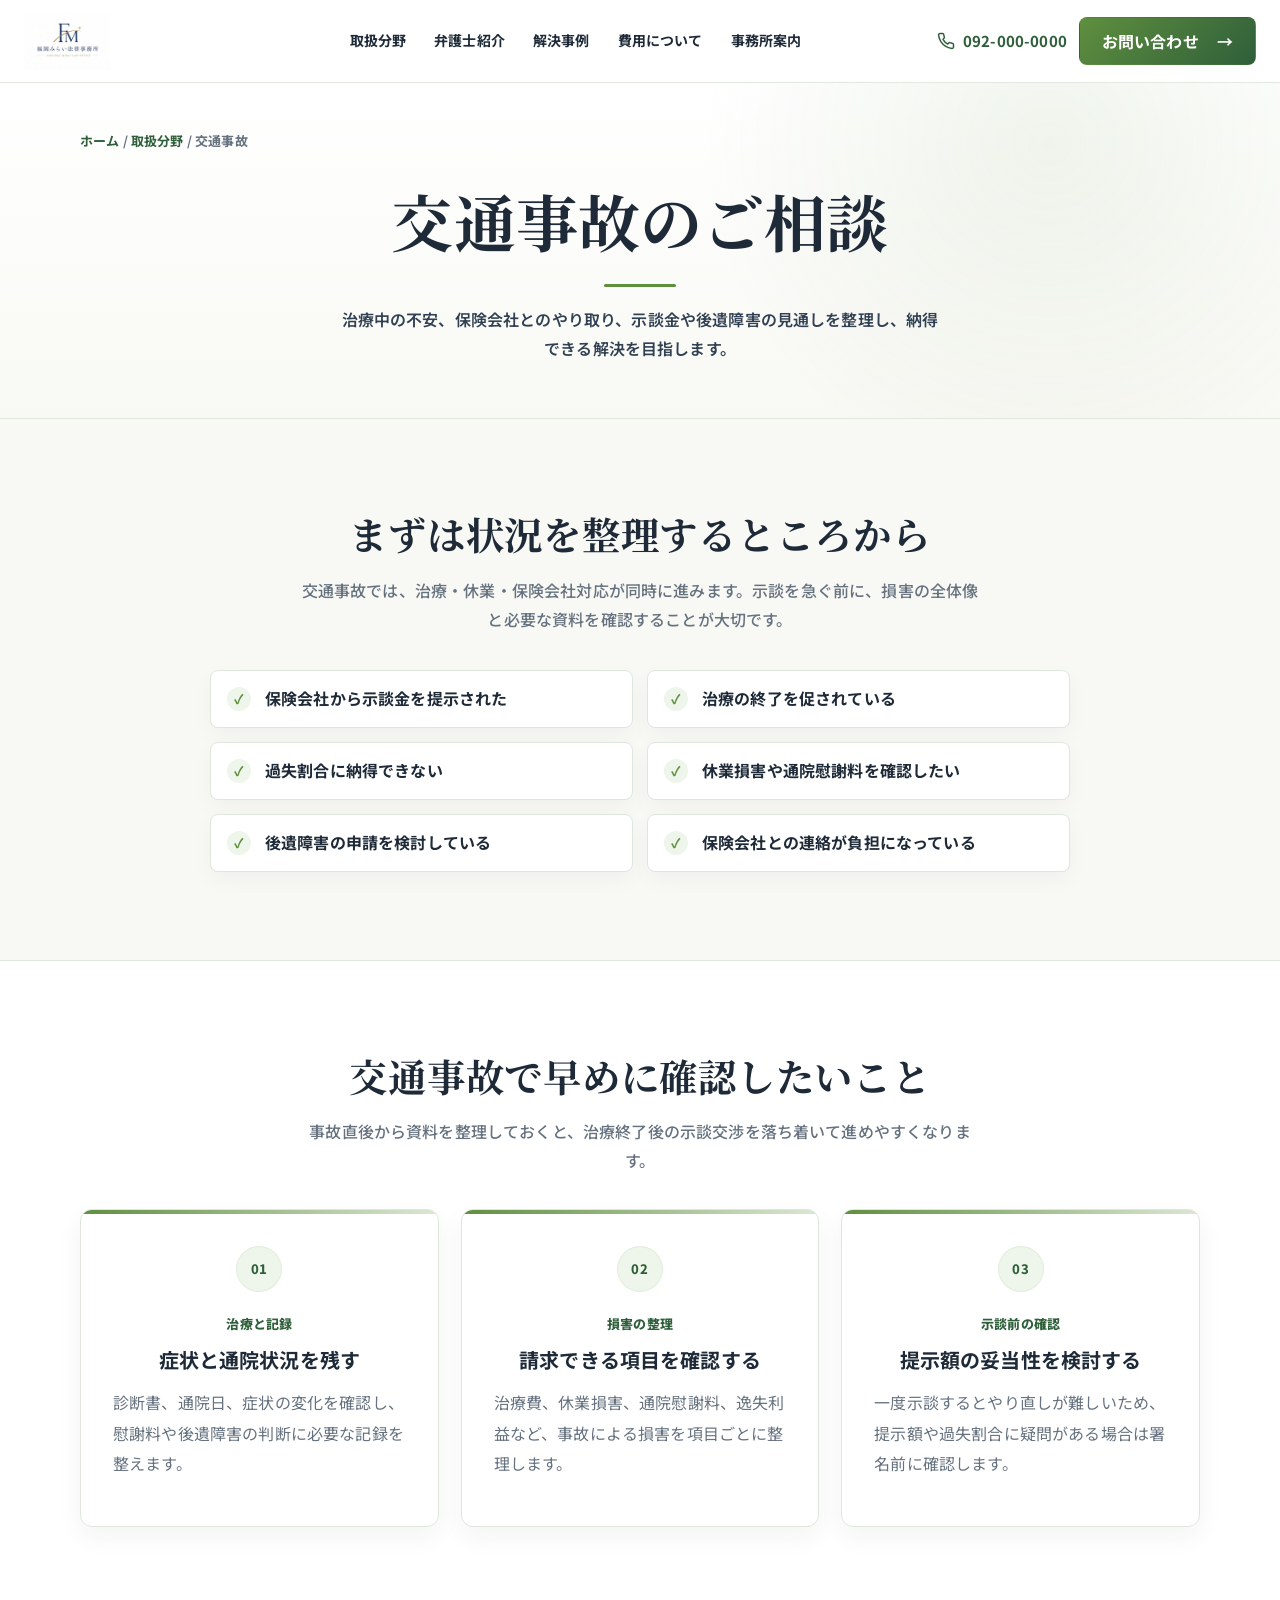
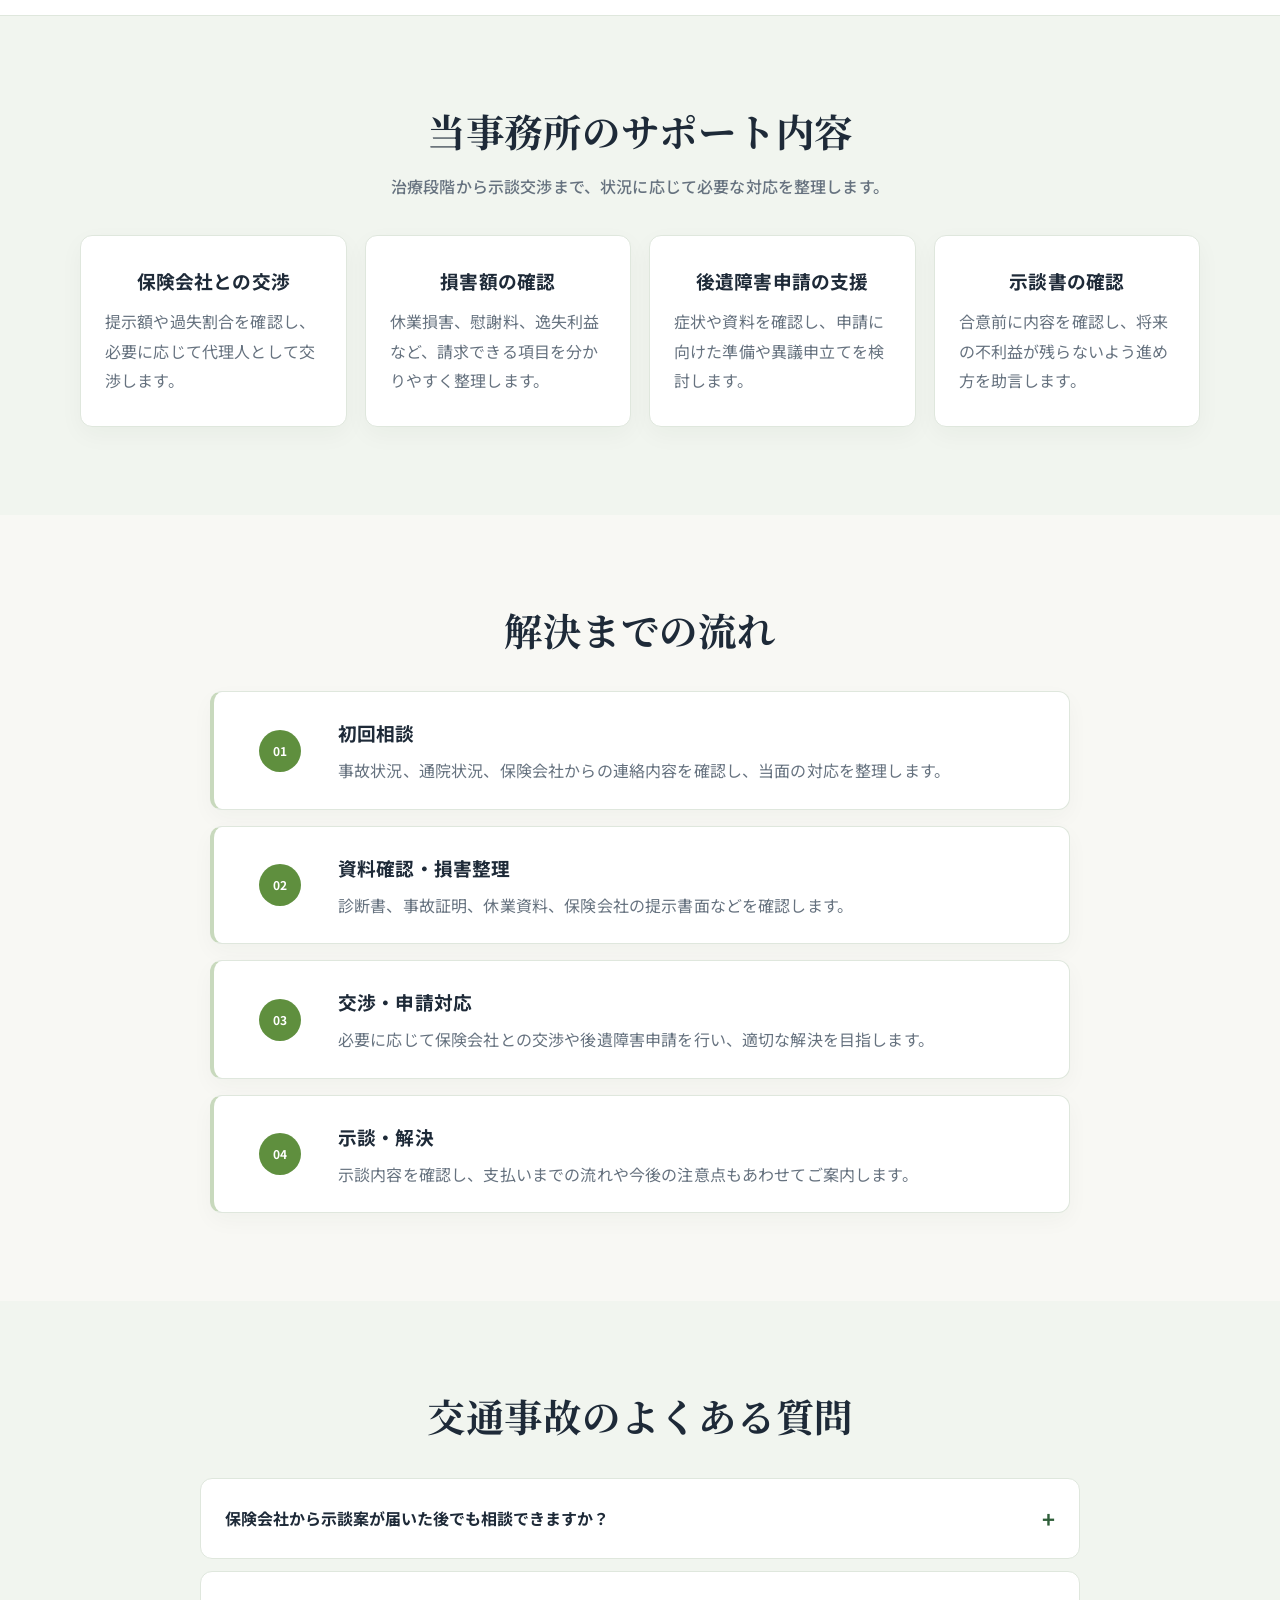
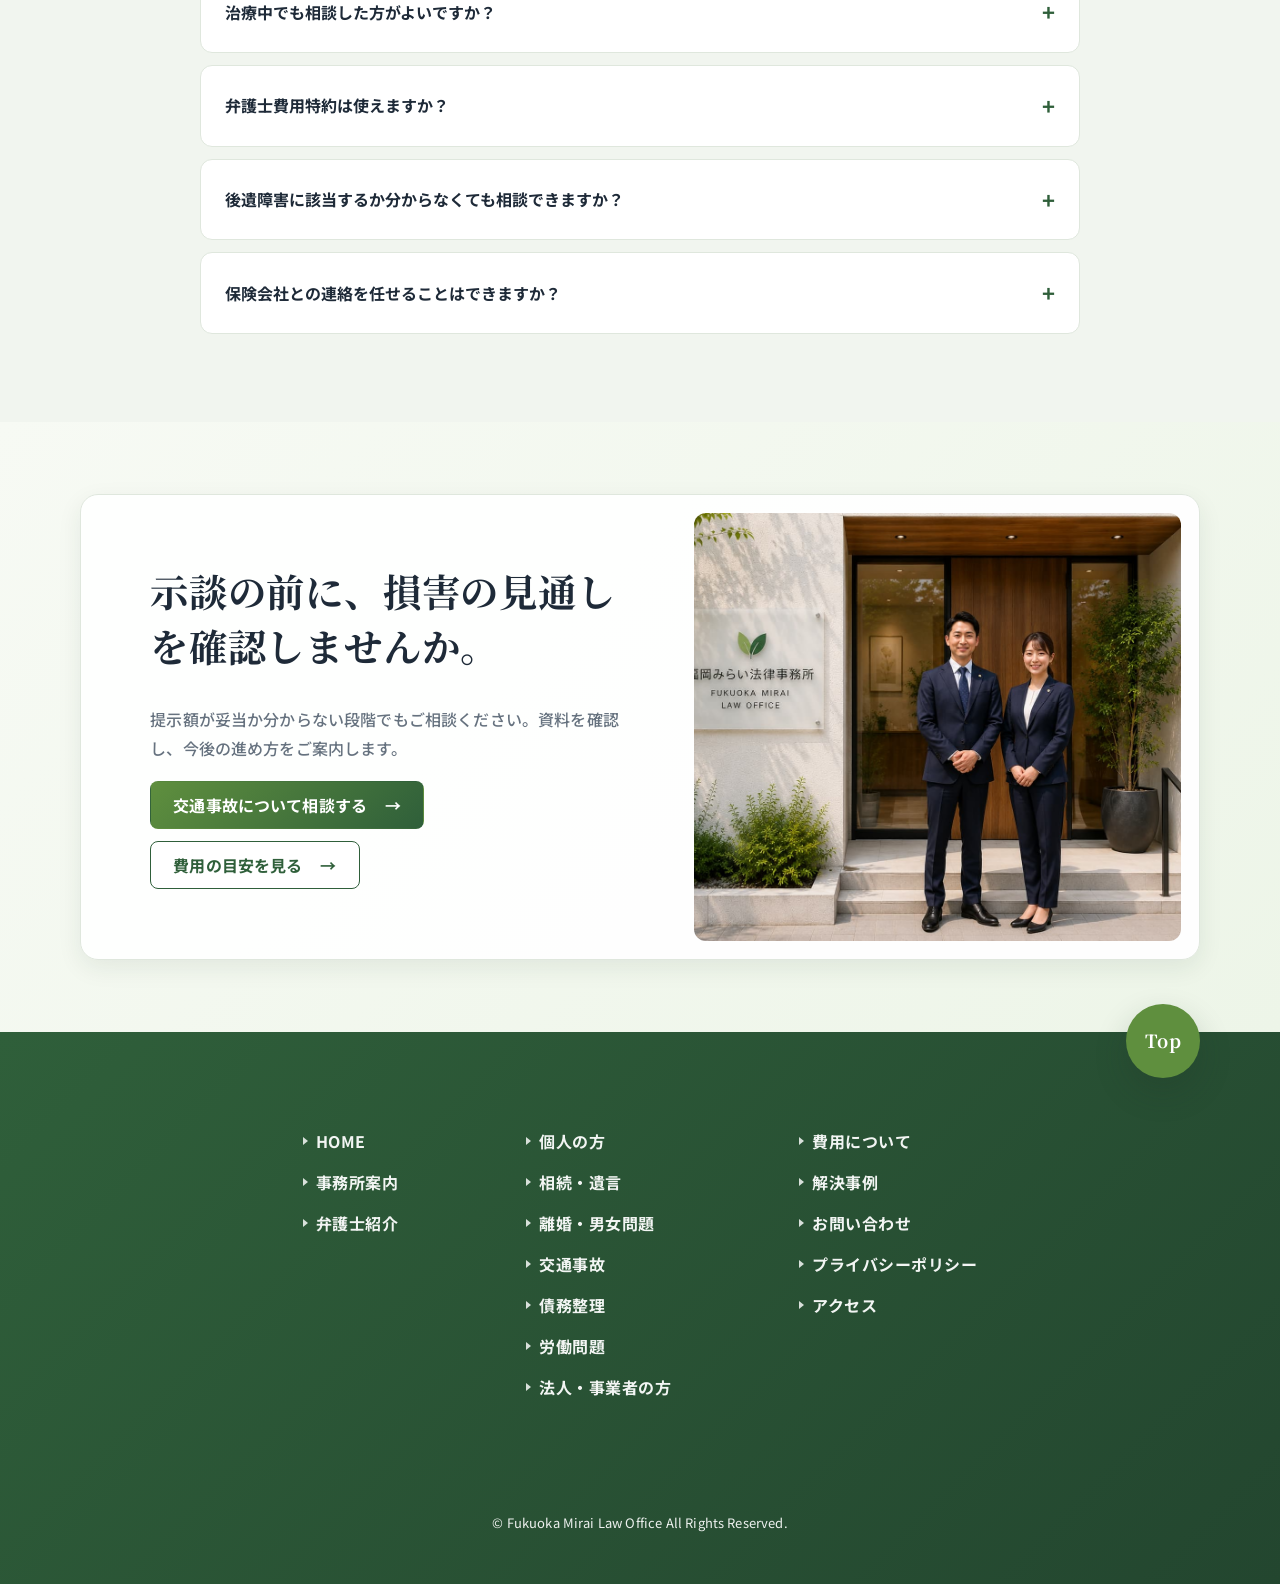
==== accident.html @ 53ae1775 "Add files via upload" ====
<!DOCTYPE html>
<html lang="ja">
<head>
  <meta charset="UTF-8">
  <meta name="viewport" content="width=device-width, initial-scale=1.0">
  <meta name="description" content="交通事故のご相談。保険会社との交渉、治療中の対応、示談金、後遺障害認定などを福岡みらい法律事務所がサポートします。">
  <title>交通事故のご相談｜福岡みらい法律事務所</title>
  <link rel="stylesheet" href="style.css">
</head>
<body>
  <a class="skip-link" href="#main">本文へ移動</a>
  <header class="site-header">
    <div class="site-header__inner">
      <a class="site-header__logo" href="index.html"><img src="img/logo.jpg" alt="福岡みらい法律事務所" width="220" height="146"></a>
      <nav class="site-header__nav" aria-label="グローバルナビゲーション"><a href="practice.html">取扱分野</a><a href="lawyers.html">弁護士紹介</a><a href="cases.html">解決事例</a><a href="fee.html">費用について</a><a href="office.html">事務所案内</a></nav>
      <div class="site-header__actions"><a class="site-header__tel" href="tel:0920000000"><span>092-000-0000</span></a><a class="button button--green" href="contact.html">お問い合わせ</a></div>
      <button class="menu-button" type="button" aria-label="メニューを開く" aria-expanded="false" aria-controls="mobileNav"><span></span><span></span><span></span></button>
    </div>
    <nav class="mobile-nav" id="mobileNav" aria-label="スマートフォンナビゲーション"><a href="index.html">ホーム</a><a href="practice.html">取扱分野</a><a href="lawyers.html">弁護士紹介</a><a href="cases.html">解決事例</a><a href="fee.html">費用について</a><a href="office.html">事務所案内</a><a href="contact.html">お問い合わせ</a></nav>
  </header>

  <main id="main">
    <section class="page-hero page-hero--practice-detail page-hero--simple">
      <div class="container page-hero__inner page-hero__inner--breadcrumb-left">
        <p class="breadcrumb"><a href="index.html">ホーム</a> / <a href="practice.html">取扱分野</a> / 交通事故</p>
        <div class="page-hero__body">
          <h1>交通事故のご相談</h1>
          <p>治療中の不安、保険会社とのやり取り、示談金や後遺障害の見通しを整理し、納得できる解決を目指します。</p>
        </div>
      </div>
    </section>

    <section class="section">
      <div class="container narrow practice-detail-intro practice-detail-intro--single">
        <div class="section-heading section-heading--center">
          <h2>まずは状況を整理するところから</h2>
          <p>交通事故では、治療・休業・保険会社対応が同時に進みます。示談を急ぐ前に、損害の全体像と必要な資料を確認することが大切です。</p>
        </div>
        <ul class="check-list check-list--grid">
          <li>保険会社から示談金を提示された</li>
          <li>治療の終了を促されている</li>
          <li>過失割合に納得できない</li>
          <li>休業損害や通院慰謝料を確認したい</li>
          <li>後遺障害の申請を検討している</li>
          <li>保険会社との連絡が負担になっている</li>
        </ul>
      </div>
    </section>

    <section class="section section--line">
      <div class="container">
        <div class="section-heading section-heading--center">
          <h2>交通事故で早めに確認したいこと</h2>
          <p>事故直後から資料を整理しておくと、治療終了後の示談交渉を落ち着いて進めやすくなります。</p>
        </div>
        <div class="detail-note-grid">
          <article><span>01</span><p class="detail-note-grid__label">治療と記録</p><h3>症状と通院状況を残す</h3><p>診断書、通院日、症状の変化を確認し、慰謝料や後遺障害の判断に必要な記録を整えます。</p></article>
          <article><span>02</span><p class="detail-note-grid__label">損害の整理</p><h3>請求できる項目を確認する</h3><p>治療費、休業損害、通院慰謝料、逸失利益など、事故による損害を項目ごとに整理します。</p></article>
          <article><span>03</span><p class="detail-note-grid__label">示談前の確認</p><h3>提示額の妥当性を検討する</h3><p>一度示談するとやり直しが難しいため、提示額や過失割合に疑問がある場合は署名前に確認します。</p></article>
        </div>
      </div>
    </section>

    <section class="section section--soft">
      <div class="container">
        <div class="section-heading section-heading--center">
          <h2>当事務所のサポート内容</h2>
          <p>治療段階から示談交渉まで、状況に応じて必要な対応を整理します。</p>
        </div>
        <div class="support-grid">
          <article><h3>保険会社との交渉</h3><p>提示額や過失割合を確認し、必要に応じて代理人として交渉します。</p></article>
          <article><h3>損害額の確認</h3><p>休業損害、慰謝料、逸失利益など、請求できる項目を分かりやすく整理します。</p></article>
          <article><h3>後遺障害申請の支援</h3><p>症状や資料を確認し、申請に向けた準備や異議申立てを検討します。</p></article>
          <article><h3>示談書の確認</h3><p>合意前に内容を確認し、将来の不利益が残らないよう進め方を助言します。</p></article>
        </div>
      </div>
    </section>

    <section class="section">
      <div class="container">
        <div class="section-heading section-heading--center"><h2>解決までの流れ</h2></div>
        <ol class="vertical-flow">
          <li><span>01</span><div><h3>初回相談</h3><p>事故状況、通院状況、保険会社からの連絡内容を確認し、当面の対応を整理します。</p></div></li>
          <li><span>02</span><div><h3>資料確認・損害整理</h3><p>診断書、事故証明、休業資料、保険会社の提示書面などを確認します。</p></div></li>
          <li><span>03</span><div><h3>交渉・申請対応</h3><p>必要に応じて保険会社との交渉や後遺障害申請を行い、適切な解決を目指します。</p></div></li>
          <li><span>04</span><div><h3>示談・解決</h3><p>示談内容を確認し、支払いまでの流れや今後の注意点もあわせてご案内します。</p></div></li>
        </ol>
      </div>
    </section>

    <section class="section section--soft">
      <div class="container narrow">
        <div class="section-heading section-heading--center"><h2>交通事故のよくある質問</h2></div>
        <div class="faq-list">
          <div class="faq-item"><button type="button">保険会社から示談案が届いた後でも相談できますか？</button><div><p>はい。署名押印前であれば、提示額や過失割合の妥当性を確認できます。</p></div></div>
          <div class="faq-item"><button type="button">治療中でも相談した方がよいですか？</button><div><p>可能です。治療中の対応や資料の残し方を早めに確認しておくと、後の交渉に役立ちます。</p></div></div>
          <div class="faq-item"><button type="button">弁護士費用特約は使えますか？</button><div><p>ご加入の保険に特約がある場合、費用負担を抑えて相談・依頼できることがあります。保険証券をご確認ください。</p></div></div>
          <div class="faq-item"><button type="button">後遺障害に該当するか分からなくても相談できますか？</button><div><p>はい。症状、治療経過、検査資料を確認し、申請の見通しや準備すべき資料を整理します。</p></div></div>
          <div class="faq-item"><button type="button">保険会社との連絡を任せることはできますか？</button><div><p>ご依頼後は、代理人として保険会社との連絡や交渉を行うことができます。</p></div></div>
        </div>
      </div>
    </section>

    <section class="cta-panel cta-panel--detail">
      <div class="container cta-panel__inner">
        <div class="cta-panel__content">
          <h2>示談の前に、損害の見通しを確認しませんか。</h2>
          <p>提示額が妥当か分からない段階でもご相談ください。資料を確認し、今後の進め方をご案内します。</p>
          <div class="cta-panel__buttons"><a class="button button--green" href="contact.html">交通事故について相談する</a><a class="button button--outline" href="fee.html">費用の目安を見る</a></div>
        </div>
        <figure class="cta-panel__media"><img src="img/practice-detail-main.jpg" alt="福岡みらい法律事務所の入口前に立つ弁護士" width="1672" height="941" loading="lazy"></figure>
      </div>
    </section>
  </main>

  <footer class="site-footer">
    <a class="footer-top" href="#main" aria-label="ページ上部へ戻る">Top</a>
    <nav class="container site-footer__links" aria-label="フッターナビゲーション">
      <ul><li><a href="index.html">HOME</a></li><li><a href="office.html">事務所案内</a></li><li><a href="lawyers.html">弁護士紹介</a></li></ul>
      <ul><li><a href="practice.html">個人の方</a></li><li><a href="inheritance.html">相続・遺言</a></li><li><a href="divorce.html">離婚・男女問題</a></li><li><a href="accident.html">交通事故</a></li><li><a href="debt.html">債務整理</a></li><li><a href="labor.html">労働問題</a></li><li><a href="corporate.html">法人・事業者の方</a></li></ul>
      <ul><li><a href="fee.html">費用について</a></li><li><a href="cases.html">解決事例</a></li><li><a href="contact.html">お問い合わせ</a></li><li><a href="privacy.html">プライバシーポリシー</a></li><li><a href="office.html">アクセス</a></li></ul>
    </nav>
    <p class="site-footer__copy">&copy; Fukuoka Mirai Law Office All Rights Reserved.</p>
  </footer>
  <div class="sp-fixed-cta"><a href="tel:0920000000">電話</a><a href="contact.html">フォーム</a><a href="contact.html#line">LINE</a></div>
  <script src="script.js"></script>
</body>
</html>
---- style.css ----
@import url("https://fonts.googleapis.com/css2?family=Noto+Sans+JP:wght@400;500;600;700&family=Noto+Serif+JP:wght@500;600;700&display=swap");

/* =========================================================
  Base / Tokens
========================================================= */
:root {
  --color-bg: #f8f8f4;
  --color-surface: #ffffff;
  --color-text: #1e2a38;
  --color-muted: #66727f;
  --color-green: #5f8f3e;
  --color-green-dark: #2f5f3a;
  --color-green-soft: #eef5ea;
  --color-gold: #b8944d;
  --color-gold-soft: #f4eddf;
  --color-line: #dfe7dd;
  --shadow-sm: 0 8px 24px rgba(31, 49, 37, 0.08);
  --shadow-md: 0 16px 48px rgba(31, 49, 37, 0.12);
  --radius-sm: 8px;
  --radius-md: 12px;
  --radius-lg: 18px;
  --container: 1120px;
  --header-height: 82px;
}

*,
*::before,
*::after {
  box-sizing: border-box;
}

html {
  scroll-behavior: smooth;
}

body {
  margin: 0;
  overflow-x: hidden;
  background: var(--color-bg);
  color: var(--color-text);
  font-family: "Noto Sans JP", system-ui, -apple-system, BlinkMacSystemFont, sans-serif;
  font-size: 16px;
  line-height: 1.8;
  letter-spacing: 0.01em;
}

body.is-menu-open {
  overflow: hidden;
}

img,
svg {
  display: block;
}

img {
  max-width: 100%;
  height: auto;
}

a {
  color: inherit;
  text-decoration: none;
}

button,
input,
select,
textarea {
  font: inherit;
}

button {
  cursor: pointer;
}

:focus-visible {
  outline: 3px solid rgba(95, 143, 62, 0.36);
  outline-offset: 3px;
}

.skip-link {
  position: fixed;
  top: 12px;
  left: 12px;
  z-index: 1000;
  padding: 10px 14px;
  transform: translateY(-150%);
  border-radius: 999px;
  background: var(--color-green-dark);
  color: #fff;
  font-weight: 700;
}

.skip-link:focus {
  transform: translateY(0);
}

.container {
  width: min(calc(100% - 48px), var(--container));
  margin-inline: auto;
}

.narrow {
  max-width: 880px;
}

.sp-only {
  display: none;
}

/* =========================================================
  Buttons / Links
========================================================= */
.button {
  display: inline-flex;
  align-items: center;
  justify-content: center;
  gap: 10px;
  min-height: 48px;
  padding: 12px 22px;
  border: 1px solid transparent;
  border-radius: var(--radius-sm);
  font-weight: 700;
  line-height: 1.4;
  transition: transform 0.25s ease, box-shadow 0.25s ease, background-color 0.25s ease, color 0.25s ease;
}

.button::after,
.text-link::after,
.practice-card span:last-child::after {
  content: "→";
  margin-left: 8px;
  transition: transform 0.25s ease;
}

.button:hover,
.text-link:hover,
.practice-card:hover span:last-child {
  color: inherit;
}

.button:hover {
  transform: translateY(-1px);
  box-shadow: var(--shadow-sm);
}

.button:hover::after,
.text-link:hover::after,
.practice-card:hover span:last-child::after {
  transform: translateX(3px);
}

.button--green {
  background: linear-gradient(135deg, var(--color-green), var(--color-green-dark));
  color: #fff;
}

.button--outline {
  border-color: var(--color-green-dark);
  background: #fff;
  color: var(--color-green-dark);
}

.button--white {
  border-color: rgba(255, 255, 255, 0.5);
  background: #fff;
  color: var(--color-green-dark);
}

.button--line {
  border-color: #cfe4c8;
  background: #fff;
  color: var(--color-green-dark);
}

.text-link {
  display: inline-flex;
  align-items: center;
  margin-top: 22px;
  color: var(--color-green-dark);
  font-weight: 700;
}

/* =========================================================
  Header / Navigation
========================================================= */
.site-header {
  position: sticky;
  top: 0;
  z-index: 100;
  border-bottom: 1px solid rgba(223, 231, 221, 0.9);
  background: rgba(255, 255, 255, 0.94);
  backdrop-filter: blur(14px);
}

.site-header__inner {
  display: flex;
  align-items: center;
  justify-content: space-between;
  gap: 24px;
  width: min(calc(100% - 48px), 1240px);
  min-height: var(--header-height);
  margin-inline: auto;
}

.site-header__logo {
  display: inline-flex;
  align-items: center;
  flex: 0 0 auto;
}

.site-header__logo img {
  width: 190px;
  height: 58px;
  object-fit: contain;
  object-position: left center;
}

.site-header__nav {
  display: flex;
  align-items: center;
  justify-content: center;
  gap: 28px;
  font-size: 14px;
  font-weight: 700;
}

.site-header__nav a {
  position: relative;
  padding: 8px 0;
}

.site-header__nav a::after {
  position: absolute;
  right: 0;
  bottom: 0;
  left: 0;
  height: 2px;
  transform: scaleX(0);
  transform-origin: right;
  background: var(--color-green);
  content: "";
  transition: transform 0.25s ease;
}

.site-header__nav a:hover::after {
  transform: scaleX(1);
  transform-origin: left;
}

.site-header__actions {
  display: flex;
  align-items: center;
  gap: 12px;
}

.site-header__tel {
  display: inline-flex;
  align-items: center;
  gap: 8px;
  color: var(--color-green-dark);
  font-size: 15px;
  font-weight: 700;
  line-height: 1.4;
  white-space: nowrap;
}

.site-header__tel::before {
  display: block;
  flex: 0 0 auto;
  width: 18px;
  height: 18px;
  background: currentColor;
  content: "";
  mask: url("data:image/svg+xml,%3Csvg xmlns='http://www.w3.org/2000/svg' viewBox='0 0 24 24' fill='none' stroke='black' stroke-width='2' stroke-linecap='round' stroke-linejoin='round'%3E%3Cpath d='M22 16.92v3a2 2 0 0 1-2.18 2 19.79 19.79 0 0 1-8.63-3.07 19.5 19.5 0 0 1-6-6A19.79 19.79 0 0 1 2.12 4.18 2 2 0 0 1 4.11 2h3a2 2 0 0 1 2 1.72c.12.9.32 1.77.59 2.61a2 2 0 0 1-.45 2.11L8 9.69a16 16 0 0 0 6.31 6.31l1.25-1.25a2 2 0 0 1 2.11-.45c.84.27 1.71.47 2.61.59A2 2 0 0 1 22 16.92Z'/%3E%3C/svg%3E") center / contain no-repeat;
  -webkit-mask: url("data:image/svg+xml,%3Csvg xmlns='http://www.w3.org/2000/svg' viewBox='0 0 24 24' fill='none' stroke='black' stroke-width='2' stroke-linecap='round' stroke-linejoin='round'%3E%3Cpath d='M22 16.92v3a2 2 0 0 1-2.18 2 19.79 19.79 0 0 1-8.63-3.07 19.5 19.5 0 0 1-6-6A19.79 19.79 0 0 1 2.12 4.18 2 2 0 0 1 4.11 2h3a2 2 0 0 1 2 1.72c.12.9.32 1.77.59 2.61a2 2 0 0 1-.45 2.11L8 9.69a16 16 0 0 0 6.31 6.31l1.25-1.25a2 2 0 0 1 2.11-.45c.84.27 1.71.47 2.61.59A2 2 0 0 1 22 16.92Z'/%3E%3C/svg%3E") center / contain no-repeat;
}

.menu-button {
  display: none;
  width: 48px;
  height: 48px;
  place-items: center;
  border: 1px solid var(--color-line);
  border-radius: 12px;
  background: #fff;
}

.menu-button span {
  display: block;
  width: 22px;
  height: 2px;
  margin: 4px auto;
  border-radius: 999px;
  background: var(--color-green-dark);
  transition: transform 0.25s ease, opacity 0.25s ease;
}

.menu-button.is-open span:nth-child(1) {
  transform: translateY(6px) rotate(45deg);
}

.menu-button.is-open span:nth-child(2) {
  opacity: 0;
}

.menu-button.is-open span:nth-child(3) {
  transform: translateY(-6px) rotate(-45deg);
}

.mobile-nav {
  display: none;
}

/* =========================================================
  Hero
========================================================= */
.hero {
  position: relative;
  overflow: hidden;
  background:
    linear-gradient(90deg, rgba(248, 248, 244, 0.42) 0%, rgba(248, 248, 244, 0.22) 38%, rgba(248, 248, 244, 0.06) 68%, rgba(248, 248, 244, 0) 100%),
    url("img/hero.jpg") center center / cover no-repeat;
}

.hero__inner {
  position: relative;
  display: flex;
  align-items: center;
  width: min(calc(100% - 96px), 1240px);
  min-height: 640px;
  margin-inline: auto;
  padding: 82px 0;
}

.hero__content {
  position: relative;
  z-index: 2;
  width: min(100%, 610px);
  padding: 42px 0;
}

.hero h1 {
  margin: 0;
  font-family: "Noto Serif JP", serif;
  font-size: clamp(38px, 4.4vw, 58px);
  line-height: 1.28;
  letter-spacing: 0.03em;
}

.hero__text {
  max-width: 520px;
  margin: 24px 0 0;
  color: #314052;
  font-weight: 600;
}

.hero__buttons {
  display: flex;
  flex-wrap: wrap;
  gap: 14px;
  margin-top: 34px;
}

.hero__badges {
  position: absolute;
  top: 146px;
  right: -18px;
  z-index: 2;
  width: 132px;
  height: 330px;
}

.hero-badge {
  position: absolute;
  display: grid;
  width: 132px;
  height: 132px;
  place-items: center;
  border-radius: 30px;
  background: rgba(176, 139, 76, 0.88);
  color: #fff;
  box-shadow: 0 18px 42px rgba(71, 45, 16, 0.18);
  transform: rotate(45deg);
}

.hero-badge:nth-child(1) {
  top: 0;
  right: 0;
}

.hero-badge:nth-child(2) {
  top: 154px;
  right: 0;
}

.hero-badge__inner {
  display: grid;
  justify-items: center;
  gap: 3px;
  text-align: center;
  transform: rotate(-45deg);
}

.hero-badge svg {
  width: 26px;
  height: 26px;
  fill: none;
  stroke: currentColor;
  stroke-linecap: round;
  stroke-linejoin: round;
  stroke-width: 1.9;
}

.hero-badge strong,
.hero-badge small {
  display: block;
  line-height: 1.35;
}

.hero-badge strong {
  font-size: 19px;
}

.hero-badge small {
  font-size: 16px;
  font-weight: 700;
}

/* =========================================================
  Section Headings
========================================================= */
.section {
  padding: 88px 0;
}

.section--soft {
  background: #f1f5ef;
}

.section--line {
  border-top: 1px solid var(--color-line);
  border-bottom: 1px solid var(--color-line);
  background: #fff;
}

.section-kicker {
  margin: 0 0 12px;
  color: var(--color-green);
  font-size: 13px;
  font-weight: 700;
  letter-spacing: 0.12em;
}

.section-heading {
  margin-bottom: 34px;
}

.section-heading--center {
  max-width: 680px;
  margin-inline: auto;
  text-align: center;
}

.section-heading--wide {
  max-width: 880px;
}

.section-heading h2,
.strength-lead h2,
.cta-band h2,
.cta-panel h2 {
  margin: 0;
  font-family: "Noto Serif JP", serif;
  font-size: clamp(28px, 3vw, 42px);
  line-height: 1.42;
  letter-spacing: 0.02em;
}

.section-heading p,
.strength-lead p,
.cta-panel p {
  margin: 14px 0 0;
  color: var(--color-muted);
  font-weight: 500;
}

/* =========================================================
  Strength
========================================================= */
.strength-section {
  background: var(--color-surface);
}

.strength-lead {
  display: grid;
  gap: 18px;
  max-width: 760px;
  margin: 0 auto 44px;
  text-align: center;
}

.strength-list {
  display: grid;
  grid-template-columns: repeat(3, 1fr);
  border: 1px solid var(--color-line);
  border-radius: var(--radius-lg);
  background: linear-gradient(135deg, #fff, #fbfcfa);
  box-shadow: var(--shadow-sm);
  overflow: hidden;
}

.strength-item {
  padding: 36px;
  text-align: center;
}

.strength-item + .strength-item {
  border-left: 1px solid var(--color-line);
}

.icon-circle {
  display: inline-grid;
  width: auto;
  height: auto;
  place-items: center;
  margin: 0 auto 18px;
  color: var(--color-green-dark);
}

.icon-circle svg,
.practice-card__icon svg {
  fill: none;
  stroke: currentColor;
  stroke-linecap: round;
  stroke-linejoin: round;
  stroke-width: 1.8;
}

.icon-circle svg {
  width: 42px;
  height: 42px;
}

.strength-item h3 {
  margin: 0 0 10px;
  font-size: 20px;
}

.strength-item p {
  margin: 0;
  color: var(--color-muted);
}

/* =========================================================
  Practice Cards
========================================================= */
.practice-grid {
  display: grid;
  grid-template-columns: repeat(3, 1fr);
  gap: 18px;
}

.practice-card {
  display: grid;
  justify-items: center;
  min-height: 250px;
  padding: 34px 30px;
  border: 1px solid var(--color-line);
  border-radius: var(--radius-md);
  background: var(--color-surface);
  box-shadow: 0 8px 24px rgba(31, 49, 37, 0.04);
  text-align: center;
  transition: transform 0.25s ease, box-shadow 0.25s ease, border-color 0.25s ease;
}

.practice-card:hover {
  transform: translateY(-4px);
  border-color: #c6d9bc;
  box-shadow: var(--shadow-sm);
}

.practice-card__icon {
  display: inline-grid;
  width: auto;
  height: auto;
  place-items: center;
  margin-inline: auto;
  margin-bottom: 24px;
  color: var(--color-green-dark);
}

.practice-card__icon svg {
  width: 44px;
  height: 44px;
}

.practice-card h3 {
  margin: 0 0 8px;
  font-size: 21px;
}

.practice-card p {
  margin: 0;
  color: var(--color-muted);
  font-size: 14px;
}

.practice-card span:last-child {
  align-self: end;
  justify-self: center;
  margin-top: 24px;
  color: var(--color-green-dark);
  font-size: 14px;
  font-weight: 700;
}

/* =========================================================
  Lawyers / News
========================================================= */
.two-column {
  display: grid;
  grid-template-columns: minmax(0, 1fr) minmax(0, 0.95fr);
  gap: 48px;
}

.lawyer-mini-list {
  display: grid;
  gap: 16px;
}

.lawyer-mini {
  display: grid;
  grid-template-columns: 260px 1fr;
  gap: 30px;
  align-items: center;
  padding: 28px;
  border: 1px solid var(--color-line);
  border-radius: var(--radius-md);
  background: #fff;
}

.lawyer-mini img {
  width: 100%;
  aspect-ratio: 4 / 3;
  border-radius: var(--radius-sm);
  object-fit: cover;
  object-position: center center;
}

.lawyer-mini p,
.lawyer-mini h3,
.lawyer-mini span {
  margin: 0;
}

.lawyer-mini p,
.lawyer-mini span {
  color: var(--color-muted);
  font-size: 13px;
  font-weight: 600;
}

.lawyer-mini h3 {
  margin: 4px 0;
  font-size: 22px;
}

.lawyer-summary .text-link {
  display: flex;
  width: fit-content;
  margin: 24px auto 0;
}

.news-list {
  display: grid;
  border: 1px solid var(--color-line);
  border-radius: var(--radius-md);
  background: #fff;
  overflow: hidden;
}

.news-list a {
  display: grid;
  grid-template-columns: 110px 1fr;
  gap: 18px;
  padding: 18px 22px;
  border-bottom: 1px solid var(--color-line);
  transition: background-color 0.25s ease;
}

.news-list a:last-child {
  border-bottom: 0;
}

.news-list a:hover {
  background: var(--color-green-soft);
}

.news-list time {
  color: var(--color-green-dark);
  font-weight: 700;
}

/* =========================================================
  Flow
========================================================= */
.flow-list {
  display: grid;
  grid-template-columns: repeat(5, 1fr);
  gap: 16px;
  margin: 0;
  padding: 0;
  list-style: none;
  border: 0;
  background: transparent;
  overflow: visible;
}

.flow-list li {
  position: relative;
  padding: 32px 24px;
  border: 1px solid var(--color-line);
  border-radius: var(--radius-md);
  background: #fff;
  box-shadow: 0 8px 22px rgba(31, 49, 37, 0.04);
  text-align: center;
}

.flow-list li + li {
  border-left: 1px solid var(--color-line);
}

.flow-list span,
.vertical-flow span {
  display: inline-flex;
  align-items: center;
  justify-content: center;
  width: 34px;
  height: 34px;
  margin-bottom: 14px;
  border-radius: 999px;
  background: var(--color-green);
  color: #fff;
  font-size: 12px;
  font-weight: 700;
}

.flow-list h3,
.flow-list p {
  margin: 0;
}

.flow-list h3 {
  margin-bottom: 8px;
  font-size: 18px;
}

.flow-list p {
  color: var(--color-muted);
  font-size: 14px;
  line-height: 1.75;
}

/* =========================================================
  CTA / Footer
========================================================= */
.cta-band {
  padding: 58px 0;
  border-top: 1px solid var(--color-line);
  border-bottom: 1px solid var(--color-line);
  background: linear-gradient(135deg, #ffffff 0%, #f1f7ee 100%);
  color: var(--color-text);
}

.cta-band__inner {
  display: flex;
  align-items: center;
  justify-content: space-between;
  gap: 34px;
}

.cta-band p {
  margin: 10px 0 0;
  color: var(--color-muted);
}

.cta-band__buttons {
  display: flex;
  flex-wrap: wrap;
  gap: 12px;
}

.cta-panel {
  padding: 72px 0;
  background: var(--color-green-soft);
}

.cta-panel__inner {
  display: grid;
  gap: 18px;
  justify-items: center;
  max-width: 820px;
  text-align: center;
}

.cta-panel__buttons {
  display: flex;
  flex-wrap: wrap;
  justify-content: center;
  gap: 12px;
}

.cta-panel--practice,
.cta-panel--lawyers,
.cta-panel--cases,
.cta-panel--fee {
  background: linear-gradient(135deg, #f7faf4 0%, #edf5e8 100%);
  color: var(--color-text);
}

.cta-panel--practice .cta-panel__inner,
.cta-panel--lawyers .cta-panel__inner,
.cta-panel--cases .cta-panel__inner,
.cta-panel--fee .cta-panel__inner {
  grid-template-columns: minmax(0, 1fr) minmax(320px, 0.82fr);
  align-items: center;
  justify-items: stretch;
  gap: 0;
  max-width: var(--container);
  padding: 18px;
  border: 1px solid var(--color-line);
  border-radius: var(--radius-lg);
  background: rgba(255, 255, 255, 0.94);
  box-shadow: var(--shadow-sm);
  text-align: left;
  overflow: hidden;
}

.cta-panel__content {
  display: grid;
  gap: 18px;
  align-content: center;
  padding: clamp(28px, 4vw, 54px);
}

.cta-panel--practice p,
.cta-panel--lawyers p,
.cta-panel--cases p,
.cta-panel--fee p {
  color: var(--color-muted);
}

.cta-panel--practice .cta-panel__buttons,
.cta-panel--lawyers .cta-panel__buttons,
.cta-panel--cases .cta-panel__buttons,
.cta-panel--fee .cta-panel__buttons {
  justify-content: flex-start;
}

.cta-panel__media {
  height: 100%;
  min-height: 300px;
  margin: 0;
  border-radius: calc(var(--radius-lg) - 6px);
  overflow: hidden;
}

.cta-panel__media img {
  width: 100%;
  height: 100%;
  min-height: 300px;
  object-fit: cover;
  object-position: center center;
}

.site-footer {
  position: relative;
  padding: 92px 0 50px;
  background: linear-gradient(135deg, var(--color-green-dark), #23462f);
  color: rgba(255, 255, 255, 0.94);
}

.footer-top {
  position: absolute;
  top: -28px;
  right: max(40px, calc((100vw - var(--container)) / 2));
  display: grid;
  width: 74px;
  height: 74px;
  place-items: center;
  border-radius: 999px;
  background: var(--color-green);
  color: #fff;
  font-family: "Noto Serif JP", serif;
  font-size: 18px;
  font-weight: 700;
  box-shadow: 0 14px 32px rgba(31, 49, 37, 0.22);
}

.site-footer__links {
  display: grid;
  grid-template-columns: repeat(3, max-content);
  align-items: start;
  justify-content: center;
  gap: clamp(70px, 10vw, 150px);
}

.site-footer__links ul {
  margin: 0;
  padding: 0;
  list-style: none;
}

.site-footer__links ul {
  display: grid;
  align-content: start;
  gap: 12px;
}

.site-footer__links a {
  display: inline-flex;
  gap: 8px;
  align-items: center;
  font-weight: 700;
  letter-spacing: 0.03em;
  line-height: 1.5;
}

.site-footer__links a::before {
  width: 0;
  height: 0;
  border-top: 4px solid transparent;
  border-bottom: 4px solid transparent;
  border-left: 5px solid rgba(255, 255, 255, 0.82);
  content: "";
}

.site-footer p,
.site-footer ul {
  margin: 0;
}

.site-footer a {
  transition: color 0.25s ease;
}

.site-footer a:hover {
  color: #fff;
}

.site-footer .site-footer__copy {
  margin: 112px 0 0;
  color: rgba(255, 255, 255, 0.92);
  font-size: 13px;
  text-align: center;
}

.sp-fixed-cta {
  display: none;
}

/* =========================================================
  Page Hero / Breadcrumb
========================================================= */
.page-hero {
  position: relative;
  min-height: 380px;
  overflow: hidden;
  background:
    linear-gradient(90deg, rgba(248, 248, 244, 0.96) 0%, rgba(248, 248, 244, 0.86) 46%, rgba(248, 248, 244, 0.3) 100%),
    url("img/office_hero.jpg") right center / auto 100% no-repeat;
}

.page-hero--practice,
.page-hero--cases,
.page-hero--fee,
.page-hero--office,
.page-hero--contact,
.page-hero--inheritance,
.page-hero--practice-detail {
  min-height: 320px;
  border-bottom: 1px solid var(--color-line);
  background:
    radial-gradient(circle at 82% 18%, rgba(95, 143, 62, 0.09) 0, transparent 32%),
    linear-gradient(180deg, #fff 0%, var(--color-bg) 100%);
}

.page-hero--lawyers {
  min-height: 320px;
  border-bottom: 1px solid var(--color-line);
  background:
    radial-gradient(circle at 82% 18%, rgba(95, 143, 62, 0.09) 0, transparent 32%),
    linear-gradient(180deg, #fff 0%, var(--color-bg) 100%);
}

.page-hero__inner {
  display: grid;
  align-content: center;
  min-height: 380px;
  padding: 56px 0;
}

.page-hero__body {
  display: grid;
  gap: 0;
  justify-items: center;
  max-width: 720px;
  margin-inline: auto;
  text-align: center;
}

.page-hero--practice .page-hero__inner,
.page-hero--lawyers .page-hero__inner,
.page-hero--cases .page-hero__inner,
.page-hero--fee .page-hero__inner,
.page-hero--office .page-hero__inner,
.page-hero--contact .page-hero__inner,
.page-hero--inheritance .page-hero__inner,
.page-hero--practice-detail .page-hero__inner {
  justify-items: center;
  min-height: 320px;
  text-align: center;
}

.page-hero--simple .page-hero__inner {
  align-content: start;
  grid-template-rows: auto auto auto;
  justify-items: stretch;
  padding-top: 46px;
  text-align: left;
}

.page-hero--simple .page-hero__inner--breadcrumb-left {
  align-content: start;
  grid-template-rows: auto 1fr;
  justify-items: stretch;
  padding-top: 46px;
  text-align: left;
}

.page-hero--simple .breadcrumb {
  justify-self: start;
  width: 100%;
  margin-bottom: 30px;
  text-align: left;
}

.page-hero--simple .page-hero__inner > h1,
.page-hero--simple .page-hero__inner > p:last-child {
  justify-self: center;
  text-align: center;
}

.page-hero--simple .page-hero__body {
  justify-self: center;
  text-align: center;
}

.page-hero__inner--breadcrumb-left .breadcrumb {
  justify-self: start;
  width: 100%;
  margin-bottom: 30px;
  text-align: left;
}

.page-hero__inner--breadcrumb-left .page-hero__body {
  align-self: center;
  justify-self: center;
  width: min(100%, 760px);
}

.breadcrumb {
  margin: 0 0 22px;
  color: var(--color-muted);
  font-size: 13px;
  font-weight: 700;
}

.breadcrumb a {
  color: var(--color-green-dark);
}

.page-hero h1 {
  max-width: 720px;
  margin: 0;
  font-family: "Noto Serif JP", serif;
  font-size: clamp(38px, 5vw, 62px);
  line-height: 1.25;
}

.page-hero--simple h1::after {
  display: block;
  width: 72px;
  height: 3px;
  margin-top: 24px;
  margin-inline: auto;
  border-radius: 999px;
  background: var(--color-green);
  content: "";
}

.page-hero--simple p:last-child {
  margin-inline: auto;
}

.page-hero p:last-child {
  max-width: 600px;
  margin: 18px 0 0;
  color: #314052;
  font-weight: 600;
}

/* =========================================================
  Detail / Lower Page Components
========================================================= */
.detail-card-grid {
  display: grid;
  grid-template-columns: repeat(3, 1fr);
  gap: 20px;
}

.detail-card,
.support-grid article,
.case-card,
.contact-method,
.contact-form,
.legal-page article {
  border: 1px solid var(--color-line);
  border-radius: var(--radius-md);
  background: #fff;
  box-shadow: 0 8px 24px rgba(31, 49, 37, 0.04);
}

.detail-card {
  display: flex;
  flex-direction: column;
  padding: 30px;
}

.detail-card h3,
.support-grid h3,
.case-card h2,
.case-card h3,
.contact-form h2,
.contact-method h2 {
  margin: 0 0 12px;
}

.detail-card p,
.detail-card li,
.support-grid p,
.case-card dd,
.contact-form p,
.contact-method p {
  color: var(--color-muted);
}

.detail-card ul {
  display: grid;
  gap: 6px;
  margin: 18px 0 0;
  padding-left: 1.2em;
}

.detail-card .text-link {
  align-self: center;
  justify-content: center;
  margin-top: auto;
  padding-top: 24px;
  text-align: center;
}

.split-layout,
.office-layout,
.contact-layout {
  display: grid;
  grid-template-columns: minmax(0, 1fr) minmax(0, 0.9fr);
  gap: 56px;
  align-items: center;
}

.practice-detail-intro {
  align-items: start;
}

.practice-detail-intro--single {
  display: grid;
  gap: 36px;
}

.practice-detail-intro--single .section-heading {
  margin-bottom: 0;
}

.practice-detail-intro--single .section-heading p {
  max-width: 760px;
}

.rounded-image {
  width: 100%;
  aspect-ratio: 16 / 9;
  border-radius: var(--radius-lg);
  object-fit: cover;
  box-shadow: var(--shadow-sm);
}

.practice-detail-visual {
  margin: 0;
}

.practice-detail-visual .rounded-image {
  aspect-ratio: 16 / 10;
  object-position: center center;
}

.practice-detail-visual figcaption {
  margin: 12px 0 0;
  color: var(--color-muted);
  font-size: 13px;
  font-weight: 700;
  line-height: 1.7;
}

.office-photo {
  width: 100%;
  aspect-ratio: 16 / 11;
  min-height: 0;
  border-radius: var(--radius-lg);
  object-fit: cover;
  object-position: center center;
  box-shadow: var(--shadow-sm);
}

.office-access {
  background: var(--color-bg);
}

.office-access .office-layout {
  grid-template-columns: minmax(0, 0.9fr) minmax(360px, 1fr);
  align-items: start;
}

.office-layout__content {
  display: grid;
  align-content: start;
  gap: 24px;
}

.office-layout__content .info-table {
  margin-bottom: 0;
}

.office-layout__media {
  display: grid;
  gap: 22px;
}

.map-card,
.office-photo-card,
.visit-note {
  overflow: hidden;
  border: 1px solid var(--color-line);
  border-radius: var(--radius-lg);
  background: #fff;
  box-shadow: var(--shadow-sm);
}

.map-card,
.office-photo-card {
  margin: 0;
}

.map-card iframe {
  display: block;
  width: 100%;
  aspect-ratio: 16 / 10;
  border: 0;
}

.map-card figcaption,
.office-photo-card figcaption {
  margin: 0;
  padding: 14px 18px 16px;
  color: var(--color-muted);
  font-size: 13px;
  font-weight: 700;
  line-height: 1.7;
}

.office-photo-card img {
  display: block;
  border-radius: 0;
  box-shadow: none;
}

.visit-note {
  padding: 24px;
}

.visit-note h3 {
  margin: 0 0 14px;
  font-family: "Noto Serif JP", serif;
  font-size: 22px;
}

.visit-note ul {
  display: grid;
  gap: 10px;
  margin: 0;
  padding: 0;
  list-style: none;
}

.visit-note li {
  position: relative;
  padding-left: 22px;
  color: var(--color-muted);
  font-weight: 700;
  line-height: 1.8;
}

.visit-note li::before {
  position: absolute;
  top: 0.82em;
  left: 0;
  width: 8px;
  height: 8px;
  border-radius: 999px;
  background: var(--color-green);
  content: "";
}

.check-list {
  display: grid;
  gap: 14px;
  margin: 0;
  padding: 0;
  list-style: none;
}

.check-list li {
  position: relative;
  display: flex;
  align-items: center;
  min-height: 58px;
  padding: 14px 18px 14px 54px;
  border: 1px solid var(--color-line);
  border-radius: var(--radius-sm);
  background: #fff;
  font-weight: 700;
  line-height: 1.7;
  box-shadow: 0 8px 22px rgba(31, 49, 37, 0.035);
  transition: border-color 0.2s ease, box-shadow 0.2s ease, transform 0.2s ease;
}

.check-list li:hover {
  border-color: rgba(95, 143, 62, 0.42);
  box-shadow: 0 12px 28px rgba(31, 49, 37, 0.07);
  transform: translateY(-2px);
}

.check-list li::before {
  position: absolute;
  top: 50%;
  left: 16px;
  display: grid;
  width: 24px;
  height: 24px;
  place-items: center;
  border-radius: 999px;
  background: var(--color-green-soft);
  color: var(--color-green);
  content: "✓";
  font-size: 13px;
  font-weight: 800;
  transform: translateY(-50%);
}

.check-list--grid {
  grid-template-columns: repeat(2, minmax(0, 1fr));
  width: min(100%, 860px);
  margin-inline: auto;
}

.detail-note-grid {
  display: grid;
  grid-template-columns: repeat(3, 1fr);
  gap: 22px;
}

.detail-note-grid article {
  position: relative;
  display: grid;
  grid-template-rows: auto auto auto 1fr;
  align-content: stretch;
  justify-items: center;
  gap: 0;
  min-height: 318px;
  padding: 36px 32px 34px;
  border: 1px solid var(--color-line);
  border-radius: var(--radius-md);
  background: #fff;
  box-shadow: 0 10px 26px rgba(31, 49, 37, 0.05);
  text-align: center;
  overflow: hidden;
  transition: border-color 0.2s ease, box-shadow 0.2s ease, transform 0.2s ease;
}

.detail-note-grid article:hover {
  border-color: rgba(95, 143, 62, 0.42);
  box-shadow: 0 16px 34px rgba(31, 49, 37, 0.08);
  transform: translateY(-3px);
}

.detail-note-grid article::before {
  position: absolute;
  top: 0;
  right: 0;
  left: 0;
  height: 4px;
  background: linear-gradient(90deg, var(--color-green), rgba(95, 143, 62, 0.22));
  content: "";
}

.detail-note-grid span {
  display: inline-grid;
  width: 46px;
  height: 46px;
  margin-bottom: 20px;
  margin-inline: auto;
  place-items: center;
  border-radius: 999px;
  background: var(--color-green-soft);
  color: var(--color-green-dark);
  font-size: 13px;
  font-weight: 800;
  letter-spacing: 0.04em;
  line-height: 1;
  box-shadow: inset 0 0 0 1px rgba(95, 143, 62, 0.08);
}

.detail-note-grid__label {
  margin: 0 0 8px;
  color: var(--color-green-dark);
  font-size: 13px;
  font-weight: 800;
}

.detail-note-grid h3 {
  width: 100%;
  margin: 0 0 12px;
  font-size: 20px;
  line-height: 1.55;
  text-align: center;
  text-wrap: balance;
}

.detail-note-grid p {
  width: 100%;
  margin: 0;
  color: var(--color-muted);
  line-height: 1.9;
  text-align: left;
}

.detail-note-grid p.detail-note-grid__label {
  margin: 0 0 8px;
  color: var(--color-green-dark);
  text-align: center;
}

.support-grid {
  display: grid;
  grid-template-columns: repeat(4, 1fr);
  gap: 18px;
}

.support-grid article {
  display: grid;
  align-content: start;
  justify-items: center;
  gap: 12px;
  min-height: 188px;
  padding: 30px 24px;
  text-align: center;
  transition: border-color 0.2s ease, box-shadow 0.2s ease, transform 0.2s ease;
}

.support-grid article:hover {
  border-color: rgba(95, 143, 62, 0.42);
  box-shadow: 0 14px 30px rgba(31, 49, 37, 0.07);
  transform: translateY(-3px);
}

.support-grid h3 {
  position: relative;
  width: 100%;
  margin: 0;
  padding-bottom: 0;
  border-bottom: 0;
  line-height: 1.55;
  text-align: center;
  text-wrap: balance;
}

.support-grid p {
  margin: 0;
  line-height: 1.85;
  text-align: left;
}

.vertical-flow {
  display: grid;
  gap: 16px;
  max-width: 860px;
  margin: 0 auto;
  padding: 0;
  list-style: none;
}

.vertical-flow li {
  display: grid;
  grid-template-columns: 76px 1fr;
  gap: 20px;
  align-items: center;
  min-height: 112px;
  padding: 24px 28px;
  border: 1px solid var(--color-line);
  border-left: 4px solid rgba(95, 143, 62, 0.34);
  border-radius: var(--radius-md);
  background: #fff;
  box-shadow: 0 8px 22px rgba(31, 49, 37, 0.035);
  transition: border-color 0.2s ease, box-shadow 0.2s ease, transform 0.2s ease;
}

.vertical-flow li:hover {
  border-color: rgba(95, 143, 62, 0.42);
  box-shadow: 0 14px 30px rgba(31, 49, 37, 0.07);
  transform: translateY(-2px);
}

.vertical-flow span {
  display: grid;
  width: 42px;
  height: 42px;
  margin: 0;
  align-self: center;
  justify-self: center;
  place-items: center;
  line-height: 1;
}

.vertical-flow li > div {
  display: grid;
  align-self: center;
  min-width: 0;
}

.vertical-flow h3,
.vertical-flow p {
  margin: 0;
}

.vertical-flow h3 {
  margin-bottom: 6px;
}

.vertical-flow p {
  color: var(--color-muted);
}

.cta-panel--detail {
  background: linear-gradient(135deg, #f7faf4 0%, #edf5e8 100%);
}

.cta-panel--detail .cta-panel__inner {
  grid-template-columns: minmax(0, 1fr) minmax(320px, 0.82fr);
  align-items: center;
  justify-items: stretch;
  gap: 0;
  max-width: var(--container);
  padding: 18px;
  border: 1px solid var(--color-line);
  border-radius: var(--radius-lg);
  background: rgba(255, 255, 255, 0.94);
  box-shadow: var(--shadow-sm);
  overflow: hidden;
}

.cta-panel--detail .cta-panel__content {
  max-width: 680px;
  justify-items: start;
  padding: clamp(28px, 4vw, 54px);
  text-align: left;
}

.cta-panel--detail .cta-panel__buttons {
  justify-content: flex-start;
}

.cta-panel--detail .cta-panel__media {
  min-height: 340px;
}

.cta-panel--detail .cta-panel__media img {
  min-height: 340px;
  object-position: center center;
}

.faq-list {
  display: grid;
  gap: 12px;
}

.faq-item {
  border: 1px solid var(--color-line);
  border-radius: var(--radius-md);
  background: #fff;
  overflow: hidden;
}

.faq-item button {
  display: flex;
  align-items: center;
  justify-content: space-between;
  width: 100%;
  padding: 20px 24px;
  border: 0;
  background: transparent;
  color: var(--color-text);
  font-weight: 700;
  text-align: left;
}

.faq-item button::after {
  content: "+";
  color: var(--color-green-dark);
  font-size: 22px;
}

.faq-item.is-open button::after {
  content: "−";
}

.faq-item div {
  display: grid;
  grid-template-rows: 0fr;
  transition: grid-template-rows 0.25s ease;
}

.faq-item.is-open div {
  grid-template-rows: 1fr;
}

.faq-item p {
  min-height: 0;
  margin: 0;
  padding: 0 24px 0;
  overflow: hidden;
  color: var(--color-muted);
}

.faq-item.is-open p {
  padding-bottom: 20px;
}

/* =========================================================
  Lawyer / Case / Fee / Office / Contact
========================================================= */
.lawyer-profile-list {
  display: grid;
  gap: 40px;
}

.lawyer-profile {
  display: grid;
  grid-template-columns: minmax(380px, 440px) 1fr;
  gap: 42px;
  align-items: center;
  padding: 34px;
  border: 1px solid var(--color-line);
  border-radius: var(--radius-lg);
  background: #fff;
  box-shadow: var(--shadow-sm);
}

.lawyer-profile--reverse {
  grid-template-columns: 1fr minmax(380px, 440px);
}

.lawyer-profile--reverse img {
  order: 2;
}

.lawyer-profile img {
  width: 100%;
  aspect-ratio: 4 / 3;
  border-radius: var(--radius-md);
  object-fit: cover;
  object-position: center top;
}

.role {
  display: inline-flex;
  align-items: center;
  width: fit-content;
  margin: 0 0 12px;
  padding: 5px 12px;
  border-radius: 999px;
  background: var(--color-green-soft);
  color: var(--color-green-dark);
  font-size: 13px;
  font-weight: 700;
}

.lawyer-profile h2 {
  margin: 0;
  font-family: "Noto Serif JP", serif;
  font-size: 38px;
}

.license {
  color: var(--color-green-dark);
  font-weight: 700;
}

.profile-list {
  display: grid;
  gap: 10px;
  margin-top: 22px;
}

.profile-list div,
.info-table div {
  display: grid;
  grid-template-columns: 150px 1fr;
}

.profile-list dt,
.info-table dt {
  font-weight: 700;
}

.profile-list dd,
.info-table dd {
  margin: 0;
  color: var(--color-muted);
}

.case-archive {
  background: var(--color-bg);
}

.case-archive__meta {
  display: flex;
  justify-content: flex-end;
  margin: -12px 0 18px;
  color: var(--color-muted);
  font-size: 14px;
  font-weight: 700;
}

.case-archive__meta p {
  margin: 0;
}

.case-list {
  display: grid;
  gap: 18px;
}

.case-card {
  display: grid;
  grid-template-columns: minmax(0, 0.92fr) minmax(420px, 1.08fr);
  gap: 22px 34px;
  align-items: start;
  padding: 28px 32px;
  transition: transform 0.25s ease, box-shadow 0.25s ease;
}

.case-card:hover {
  transform: translateY(-3px);
  box-shadow: var(--shadow-sm);
}

.case-card__head {
  display: flex;
  grid-column: 1 / -1;
  align-items: center;
  justify-content: space-between;
  gap: 16px;
}

.case-card span {
  display: inline-flex;
  padding: 4px 11px;
  border-radius: 999px;
  background: var(--color-green-soft);
  color: var(--color-green-dark);
  font-size: 12px;
  font-weight: 700;
}

.case-card time {
  color: var(--color-muted);
  font-size: 13px;
  font-weight: 700;
}

.case-card h3 {
  align-self: center;
  margin: 0;
  font-size: clamp(20px, 2vw, 25px);
  line-height: 1.55;
}

.case-card > p {
  grid-column: 1;
  max-width: 760px;
  margin: 0;
  color: var(--color-muted);
}

.case-card dl {
  grid-column: 2;
  grid-row: 2 / span 2;
  display: grid;
  grid-template-columns: 92px minmax(0, 1fr);
  gap: 9px 18px;
  margin: 0;
  padding: 20px 22px;
  border-radius: var(--radius-sm);
  background: #f7faf4;
}

.case-card dt {
  color: var(--color-green-dark);
  font-weight: 700;
}

.case-card dd {
  margin: 0;
}

.case-pagination {
  display: flex;
  flex-wrap: wrap;
  justify-content: center;
  gap: 8px;
  margin-top: 34px;
}

.case-pagination a,
.case-pagination span {
  display: grid;
  min-width: 40px;
  height: 40px;
  place-items: center;
  border: 1px solid var(--color-line);
  border-radius: 999px;
  background: #fff;
  color: var(--color-green-dark);
  font-weight: 700;
}

.case-pagination [aria-current="page"] {
  border-color: var(--color-green);
  background: var(--color-green);
  color: #fff;
}

.case-note {
  margin: 16px 0 0;
  color: var(--color-muted);
  font-size: 13px;
  text-align: center;
}

.fee-section {
  background:
    linear-gradient(180deg, #fff 0%, var(--color-bg) 100%);
}

.fee-heading {
  margin-bottom: 32px;
}

.fee-highlight {
  display: grid;
  grid-template-columns: 1fr auto 1fr;
  align-items: center;
  gap: 24px;
  margin-bottom: 30px;
  padding: 30px 38px;
  border: 1px solid var(--color-line);
  border-radius: var(--radius-lg);
  background: #fff;
  box-shadow: var(--shadow-sm);
}

.fee-highlight h2,
.fee-highlight p,
.fee-highlight span {
  margin: 0;
}

.fee-highlight strong {
  color: var(--color-green-dark);
  font-family: "Noto Serif JP", serif;
  font-size: clamp(36px, 4.4vw, 48px);
  line-height: 1;
}

.fee-highlight h2 {
  font-size: 22px;
}

.fee-highlight p {
  text-align: center;
}

.fee-highlight span {
  justify-self: end;
  color: var(--color-muted);
  font-weight: 700;
  line-height: 1.8;
}

.table-wrap {
  overflow-x: auto;
  border: 1px solid var(--color-line);
  border-radius: var(--radius-md);
  background: #fff;
  box-shadow: var(--shadow-sm);
}

.fee-table {
  width: 100%;
  min-width: 760px;
  border-collapse: collapse;
}

.fee-table th,
.fee-table td {
  padding: 20px 22px;
  border-bottom: 1px solid var(--color-line);
  text-align: left;
  vertical-align: top;
  line-height: 1.85;
}

.fee-table thead th {
  background: var(--color-green-soft);
  color: var(--color-green-dark);
}

.fee-table tbody th {
  width: 180px;
  background: #fbfcfa;
  color: var(--color-text);
}

.fee-table tbody tr:hover th,
.fee-table tbody tr:hover td {
  background: #fbfdf9;
}

.fee-table tbody tr:last-child th,
.fee-table tbody tr:last-child td {
  border-bottom: 0;
}

.note {
  max-width: 760px;
  margin: 18px auto 0;
  color: var(--color-muted);
  font-size: 13px;
  line-height: 1.8;
  text-align: center;
}

.info-table {
  display: grid;
  margin: 0 0 28px;
  border-top: 1px solid var(--color-line);
}

.info-table div {
  border-bottom: 1px solid var(--color-line);
}

.info-table dt,
.info-table dd {
  padding: 16px;
}

.info-table dt {
  background: var(--color-green-soft);
  color: var(--color-green-dark);
}

.contact-layout {
  grid-template-columns: 0.8fr 1.2fr;
  align-items: start;
}

.contact-side {
  display: grid;
  gap: 18px;
}

.contact-method,
.contact-form {
  padding: 28px;
}

.contact-method--note {
  background: linear-gradient(180deg, #fff 0%, var(--color-green-soft) 100%);
}

.contact-method a[href^="tel"] {
  display: inline-block;
  margin: 4px 0 8px;
  color: var(--color-green-dark);
  font-size: 32px;
  font-weight: 700;
}

.form-grid {
  display: grid;
  grid-template-columns: 1fr 1fr;
  gap: 18px;
  margin-top: 24px;
}

.form-grid label,
.privacy-check {
  display: grid;
  gap: 8px;
  font-weight: 700;
}

.form-grid label.wide {
  grid-column: 1 / -1;
}

.form-grid span {
  display: inline-flex;
  width: fit-content;
  margin-left: 6px;
  padding: 2px 6px;
  border-radius: 4px;
  background: #fff1ef;
  color: #b44a3a;
  font-size: 11px;
}

input,
select,
textarea {
  width: 100%;
  border: 1px solid #d7e0d3;
  border-radius: var(--radius-sm);
  background: #fff;
  color: var(--color-text);
}

input,
select {
  min-height: 50px;
  padding: 0 14px;
}

textarea {
  padding: 14px;
  resize: vertical;
}

.privacy-check {
  display: flex;
  align-items: center;
  margin: 22px 0;
  color: var(--color-muted);
  font-weight: 500;
}

.privacy-check input {
  width: auto;
}

.privacy-check a {
  color: var(--color-green-dark);
  font-weight: 700;
  text-decoration: underline;
  text-underline-offset: 3px;
}

.form-message {
  margin: 18px 0 0;
  padding: 14px 16px;
  border: 1px solid #cfe0c6;
  border-radius: var(--radius-sm);
  background: var(--color-green-soft);
  color: var(--color-green-dark);
  font-weight: 700;
}

.legal-page h1 {
  margin: 0 0 24px;
  font-family: "Noto Serif JP", serif;
  font-size: clamp(36px, 5vw, 56px);
  text-align: center;
}

.legal-page > .container > p {
  margin-bottom: 34px;
  color: var(--color-muted);
  text-align: center;
}

.legal-page article {
  padding: 30px;
  margin-top: 18px;
}

.legal-page article h2 {
  margin: 0 0 12px;
}

.legal-page article p {
  margin: 0;
  color: var(--color-muted);
}

/* =========================================================
  Responsive
========================================================= */
@media (max-width: 1080px) {
  .site-header__nav,
  .site-header__actions {
    display: none;
  }

  .menu-button {
    display: block;
  }

  .mobile-nav {
    position: fixed;
    top: var(--header-height);
    right: 0;
    left: 0;
    display: grid;
    gap: 0;
    max-height: 0;
    overflow: hidden;
    border-bottom: 1px solid var(--color-line);
    background: #fff;
    transition: max-height 0.3s ease;
  }

  .mobile-nav.is-open {
    max-height: calc(100vh - var(--header-height));
  }

  .mobile-nav a {
    padding: 16px 24px;
    border-top: 1px solid var(--color-line);
    font-weight: 700;
  }

  .hero__inner,
  .strength-lead,
  .two-column,
  .split-layout,
  .office-layout,
  .contact-layout {
    grid-template-columns: 1fr;
  }

  .hero__inner {
    min-height: auto;
  }

  .office-access .office-layout {
    grid-template-columns: 1fr;
  }

  .practice-grid,
  .detail-card-grid,
  .detail-note-grid {
    grid-template-columns: repeat(2, 1fr);
  }

  .support-grid {
    grid-template-columns: repeat(2, 1fr);
  }

  .flow-list {
    grid-template-columns: repeat(2, 1fr);
  }

  .flow-list li + li {
    border-left: 1px solid var(--color-line);
    border-top: 1px solid var(--color-line);
  }

  .site-footer__links {
    grid-template-columns: repeat(3, minmax(0, 1fr));
  }

  .lawyer-profile,
  .lawyer-profile--reverse {
    grid-template-columns: 320px 1fr;
  }

  .lawyer-profile--reverse img {
    order: initial;
  }
}

@media (max-width: 767px) {
  :root {
    --header-height: 74px;
  }

  body {
    padding-bottom: 68px;
    font-size: 15px;
  }

  .container,
  .site-header__inner,
  .hero__inner {
    width: min(calc(100% - 32px), var(--container));
  }

  .site-header__logo img {
    width: 172px;
    height: 50px;
  }

  .section {
    padding: 64px 0;
  }

  .hero {
    background:
      linear-gradient(180deg, rgba(248, 248, 244, 0.04) 0%, rgba(248, 248, 244, 0.3) 34%, rgba(248, 248, 244, 0.96) 62%, rgba(248, 248, 244, 1) 100%),
      url("img/practice-detail-main.jpg") center top / 100% auto no-repeat;
  }

  .hero__inner {
    display: block;
    gap: 28px;
    min-height: auto;
    padding: 250px 0 56px;
    text-align: center;
  }

  .hero__content {
    width: 100%;
    min-width: 0;
    padding: 0;
  }

  .hero h1 {
    max-width: 100%;
    font-size: clamp(27px, 7.1vw, 31px);
    line-height: 1.45;
    overflow-wrap: normal;
    word-break: keep-all;
  }

  .sp-only {
    display: block;
  }

  .section-heading h2,
  .strength-lead h2,
  .page-hero h1,
  .cta-band h2,
  .cta-panel h2 {
    overflow-wrap: anywhere;
    word-break: keep-all;
  }

  .section-heading h2,
  .strength-lead h2,
  .cta-band h2,
  .cta-panel h2 {
    font-size: clamp(25px, 6.8vw, 30px);
  }

  .hero__text {
    margin-inline: auto;
    max-width: 330px;
    font-size: 14px;
    overflow-wrap: anywhere;
  }

  .hero__buttons {
    display: grid;
    grid-template-columns: 1fr;
  }

  .hero__badges {
    position: static;
    display: grid;
    grid-template-columns: repeat(2, minmax(0, 1fr));
    gap: 10px;
    height: auto;
    width: 100%;
    margin-top: 18px;
    transform: none;
  }

  .hero-badge {
    position: static;
    width: 100%;
    height: auto;
    min-height: 72px;
    padding: 14px 12px;
    border-radius: var(--radius-md);
    transform: none;
  }

  .hero-badge__inner {
    grid-template-columns: 1fr;
    gap: 2px;
    justify-items: center;
    text-align: center;
    transform: none;
  }

  .hero-badge svg {
    grid-row: auto;
    width: 24px;
    height: 24px;
  }

  .hero-badge strong {
    font-size: 15px;
  }

  .hero-badge small {
    font-size: 13px;
  }

  .section-heading,
  .section-heading--center {
    text-align: center;
  }

  .strength-list {
    grid-template-columns: 1fr;
  }

  .strength-item + .strength-item {
    border-top: 1px solid var(--color-line);
    border-left: 0;
  }

  .strength-item {
    text-align: center;
  }

  .icon-circle {
    margin-inline: auto;
  }

  .practice-grid,
  .detail-card-grid,
  .detail-note-grid,
  .support-grid,
  .flow-list {
    grid-template-columns: 1fr;
  }

  .check-list--grid {
    grid-template-columns: 1fr;
  }

  .practice-detail-visual figcaption {
    text-align: center;
  }

  .detail-note-grid article {
    min-height: auto;
    padding: 30px 24px;
    text-align: center;
  }

  .support-grid article {
    min-height: auto;
    padding: 28px 24px;
  }

  .vertical-flow li {
    grid-template-columns: 1fr;
    justify-items: center;
    gap: 12px;
    min-height: auto;
    padding: 24px 20px;
    border-top: 4px solid rgba(95, 143, 62, 0.34);
    border-left: 1px solid var(--color-line);
    text-align: center;
  }

  .vertical-flow span {
    width: 38px;
    height: 38px;
  }

  .vertical-flow li > div {
    justify-items: center;
  }

  .vertical-flow p {
    max-width: 31em;
    margin-inline: auto;
    text-align: left;
  }

  .practice-card {
    min-height: auto;
    text-align: center;
  }

  .practice-card__icon {
    margin-inline: auto;
  }

  .lawyer-mini {
    grid-template-columns: 144px 1fr;
    gap: 16px;
    padding: 18px;
    text-align: left;
  }

  .news-list a {
    grid-template-columns: 1fr;
    gap: 4px;
  }

  .flow-list li {
    text-align: center;
  }

  .flow-list span,
  .vertical-flow span {
    margin-inline: auto;
  }

  .cta-band__inner {
    display: grid;
    text-align: center;
  }

  .cta-band__buttons {
    display: grid;
  }

  .site-footer {
    padding: 68px 0 104px;
  }

  .site-footer .site-footer__copy {
    margin-top: 48px;
  }

  .footer-top {
    right: 20px;
    width: 62px;
    height: 62px;
    font-size: 16px;
  }

  .site-footer__links {
    grid-template-columns: 1fr;
    gap: 26px;
    justify-items: center;
    text-align: left;
  }

  .site-footer__links ul {
    width: min(100%, 220px);
    justify-items: start;
  }

  .sp-fixed-cta {
    position: fixed;
    right: 0;
    bottom: 0;
    left: 0;
    z-index: 90;
    display: grid;
    grid-template-columns: repeat(3, 1fr);
    border-top: 1px solid var(--color-line);
    background: rgba(255, 255, 255, 0.96);
    backdrop-filter: blur(12px);
  }

  .sp-fixed-cta a {
    display: grid;
    min-height: 62px;
    place-items: center;
    color: var(--color-green-dark);
    font-size: 13px;
    font-weight: 700;
  }

  .sp-fixed-cta a + a {
    border-left: 1px solid var(--color-line);
  }

  .page-hero,
  .page-hero__inner {
    min-height: 300px;
  }

  .page-hero {
    background-position: center, center top;
    background-size: auto, auto 100%;
  }

  .page-hero::before {
    position: absolute;
    inset: 0;
    background: linear-gradient(180deg, rgba(248, 248, 244, 0.72) 0%, rgba(248, 248, 244, 0.94) 74%, rgba(248, 248, 244, 1) 100%);
    content: "";
  }

  .page-hero--simple::before {
    content: none;
  }

  .page-hero__inner {
    position: relative;
    z-index: 1;
    text-align: center;
  }

  .page-hero--simple .page-hero__inner--breadcrumb-left {
    padding-top: 34px;
  }

  .page-hero__inner--breadcrumb-left .breadcrumb {
    margin-bottom: 26px;
  }

  .cta-panel__buttons {
    display: grid;
    width: 100%;
    max-width: 320px;
  }

  .cta-panel--practice .cta-panel__inner,
  .cta-panel--lawyers .cta-panel__inner,
  .cta-panel--cases .cta-panel__inner,
  .cta-panel--fee .cta-panel__inner,
  .cta-panel--detail .cta-panel__inner {
    grid-template-columns: 1fr;
    padding: 12px;
    text-align: center;
  }

  .cta-panel__content {
    justify-items: center;
    padding: 30px 18px 22px;
  }

  .cta-panel--detail .cta-panel__content {
    justify-items: center;
    padding: 30px 18px 22px;
    text-align: center;
  }

  .cta-panel--practice .cta-panel__buttons,
  .cta-panel--lawyers .cta-panel__buttons,
  .cta-panel--cases .cta-panel__buttons,
  .cta-panel--fee .cta-panel__buttons,
  .cta-panel--detail .cta-panel__buttons {
    justify-content: center;
  }

  .cta-panel__media,
  .cta-panel__media img {
    min-height: 220px;
  }

  .split-layout,
  .office-layout,
  .contact-layout {
    gap: 32px;
  }

  .office-layout__content {
    gap: 20px;
  }

  .map-card figcaption,
  .office-photo-card figcaption {
    text-align: center;
  }

  .lawyer-profile,
  .lawyer-profile--reverse {
    grid-template-columns: 1fr;
    padding: 20px;
  }

  .lawyer-profile img,
  .office-photo,
  .rounded-image {
    min-height: 0;
    aspect-ratio: 4 / 3;
  }

  .lawyer-profile h2 {
    font-size: 31px;
  }

  .profile-list div,
  .info-table div,
  .case-card,
  .case-card dl {
    grid-template-columns: 1fr;
  }

  .case-archive__meta {
    justify-content: center;
    margin-top: -6px;
    text-align: center;
  }

  .case-card {
    gap: 14px;
  }

  .case-card__head {
    display: grid;
    justify-items: start;
    gap: 8px;
  }

  .case-card > p {
    grid-column: auto;
    margin: 0;
  }

  .case-card dl {
    grid-column: auto;
    grid-row: auto;
    padding: 18px;
  }

  .case-pagination a,
  .case-pagination span {
    min-width: 36px;
    height: 36px;
  }

  .case-card,
  .detail-card,
  .contact-form,
  .contact-method {
    padding: 22px;
  }

  .fee-highlight {
    display: grid;
    grid-template-columns: 1fr;
    justify-items: center;
    text-align: center;
    padding: 26px 20px;
  }

  .fee-highlight span {
    justify-self: center;
  }

  .form-grid {
    grid-template-columns: 1fr;
  }

  .contact-method a[href^="tel"] {
    font-size: 28px;
  }
}

@media (max-width: 420px) {
  .site-header__inner {
    width: calc(100% - 24px);
  }

  .site-header__logo img {
    width: 154px;
  }

  .container,
  .hero__inner {
    width: calc(100% - 28px);
  }

  .button {
    width: 100%;
  }
}
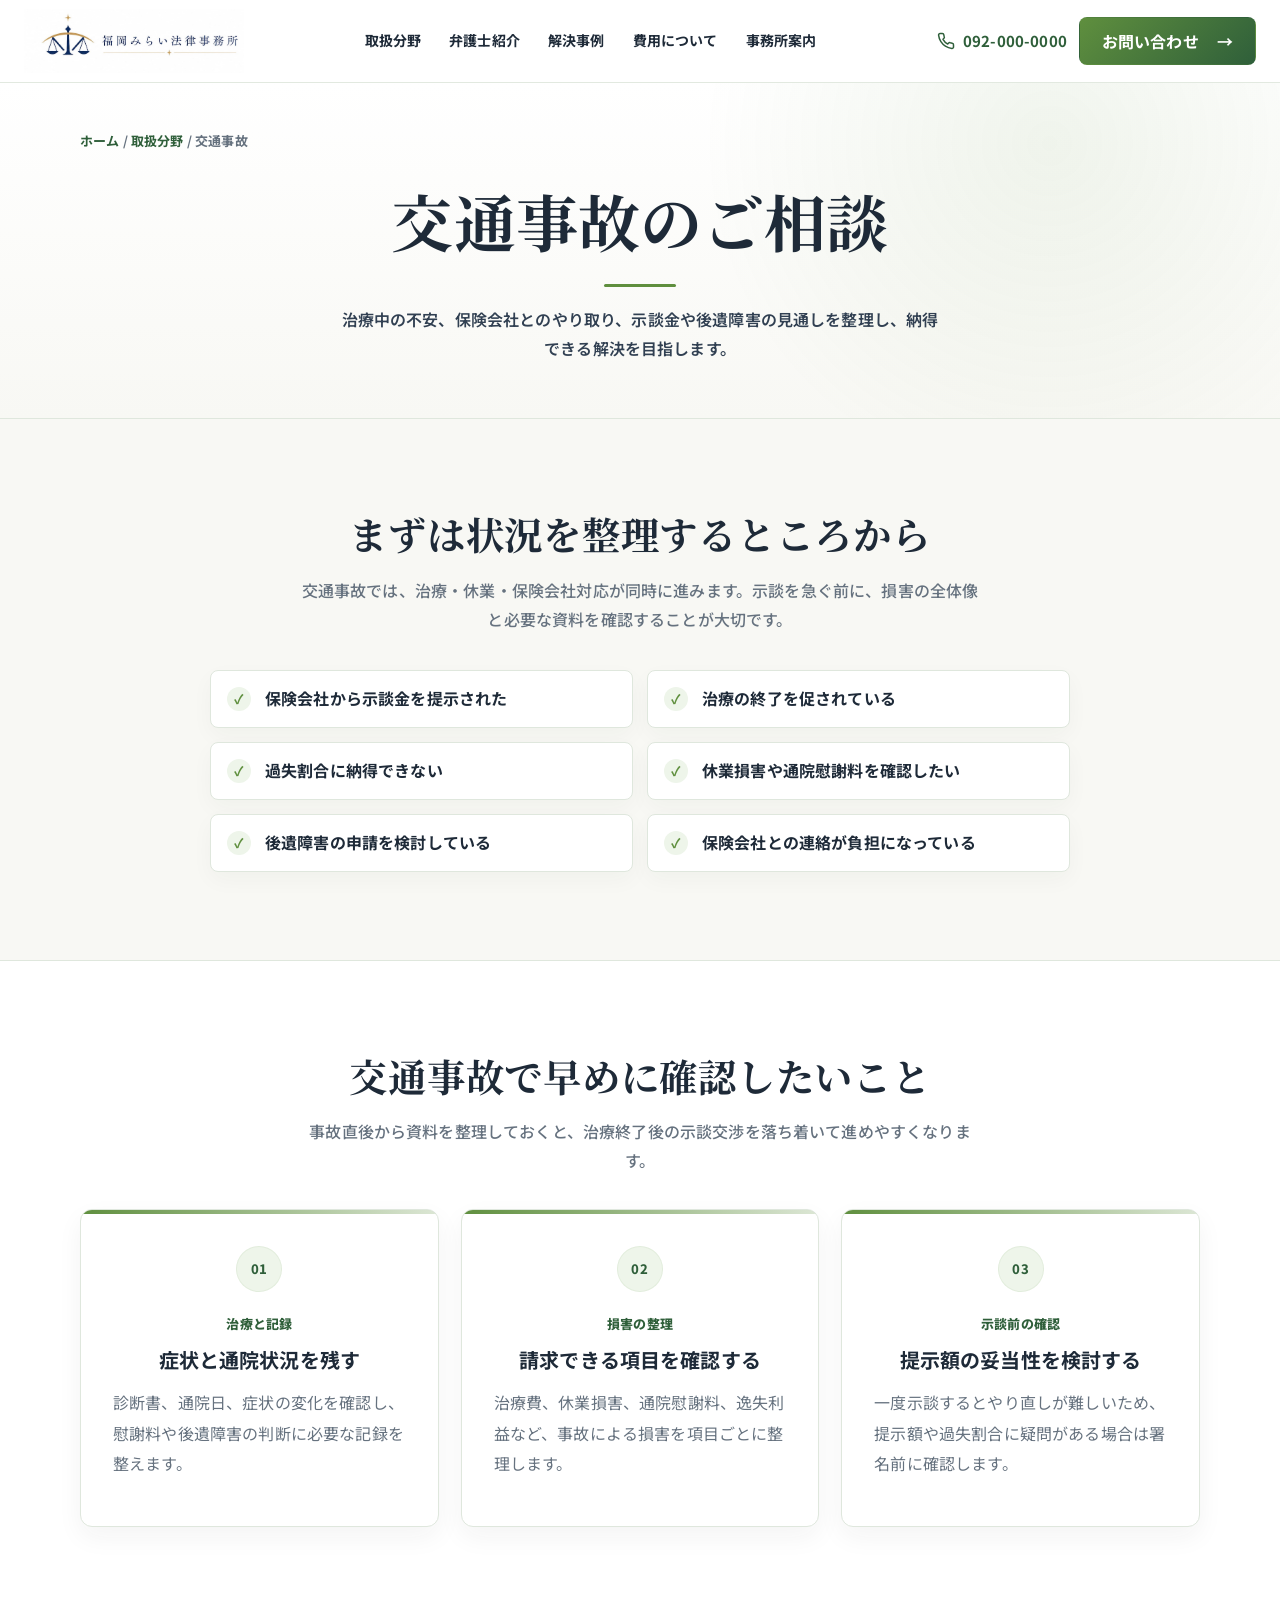
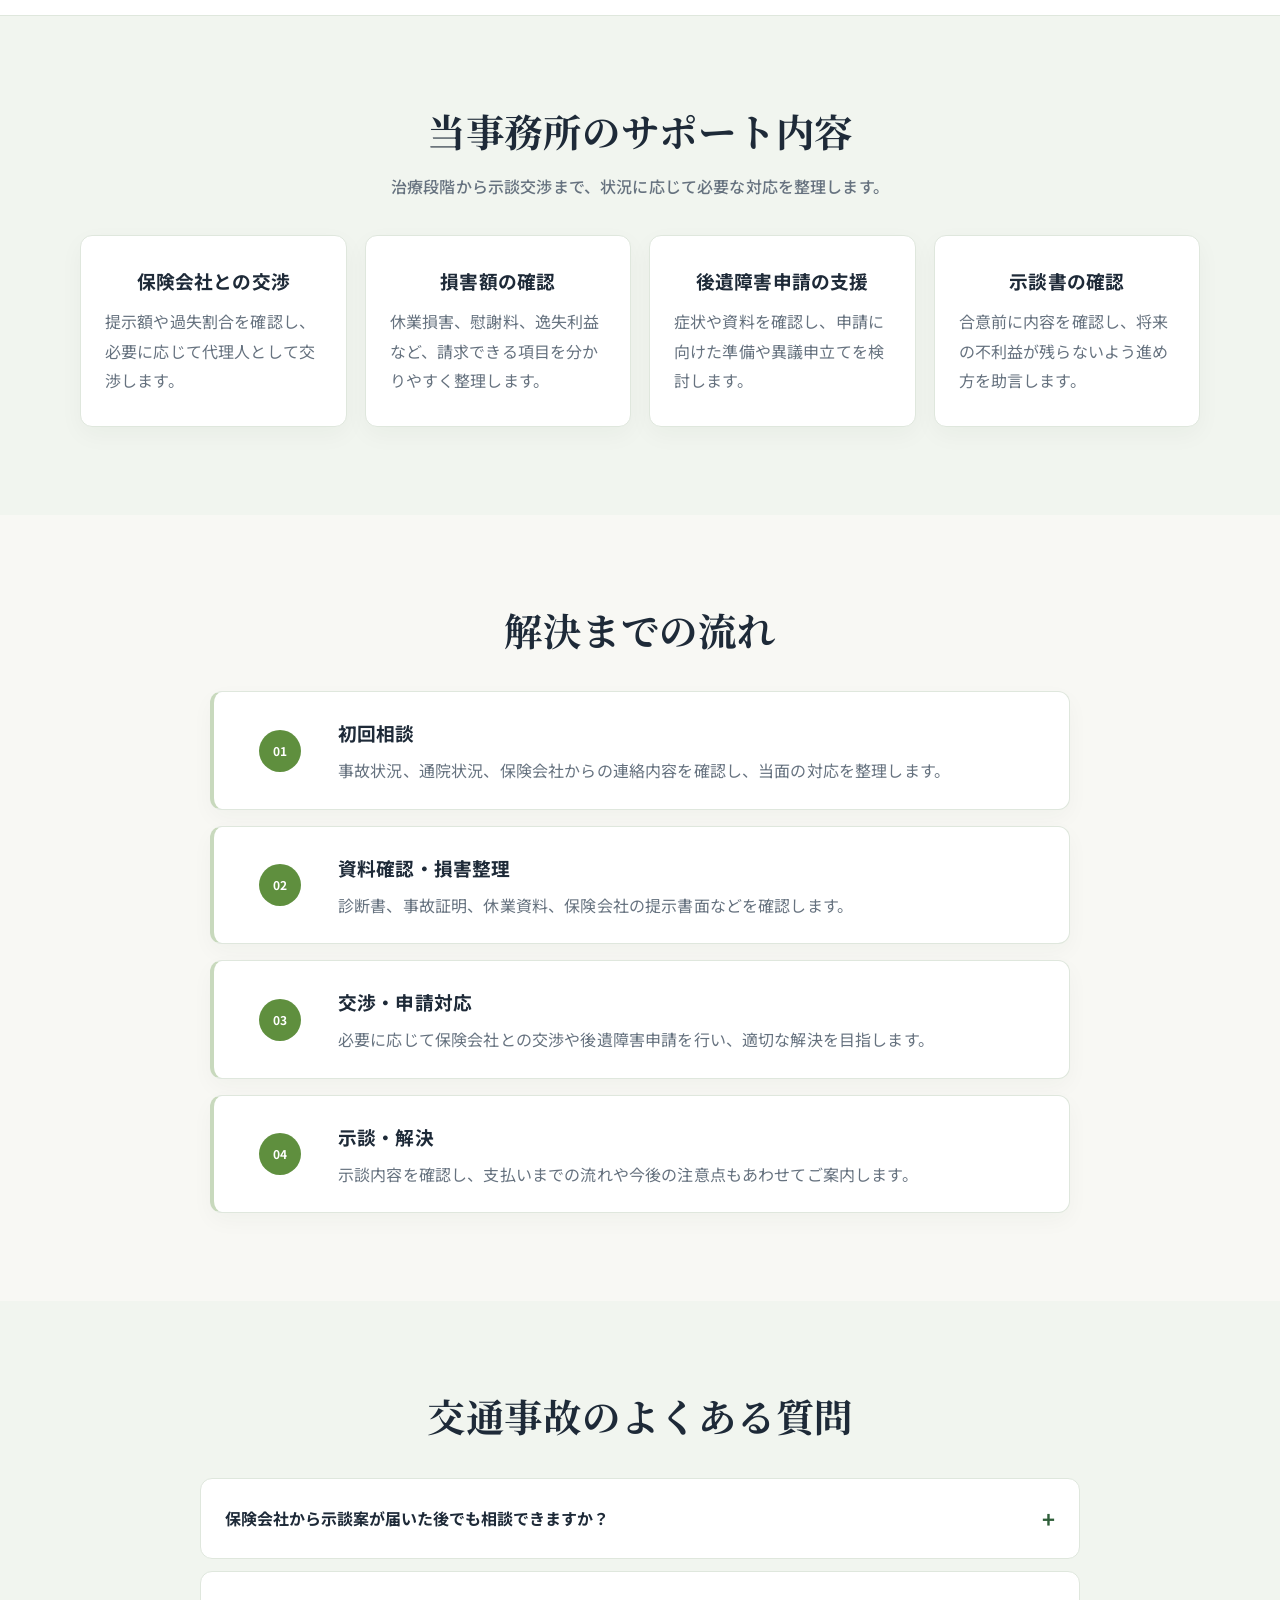
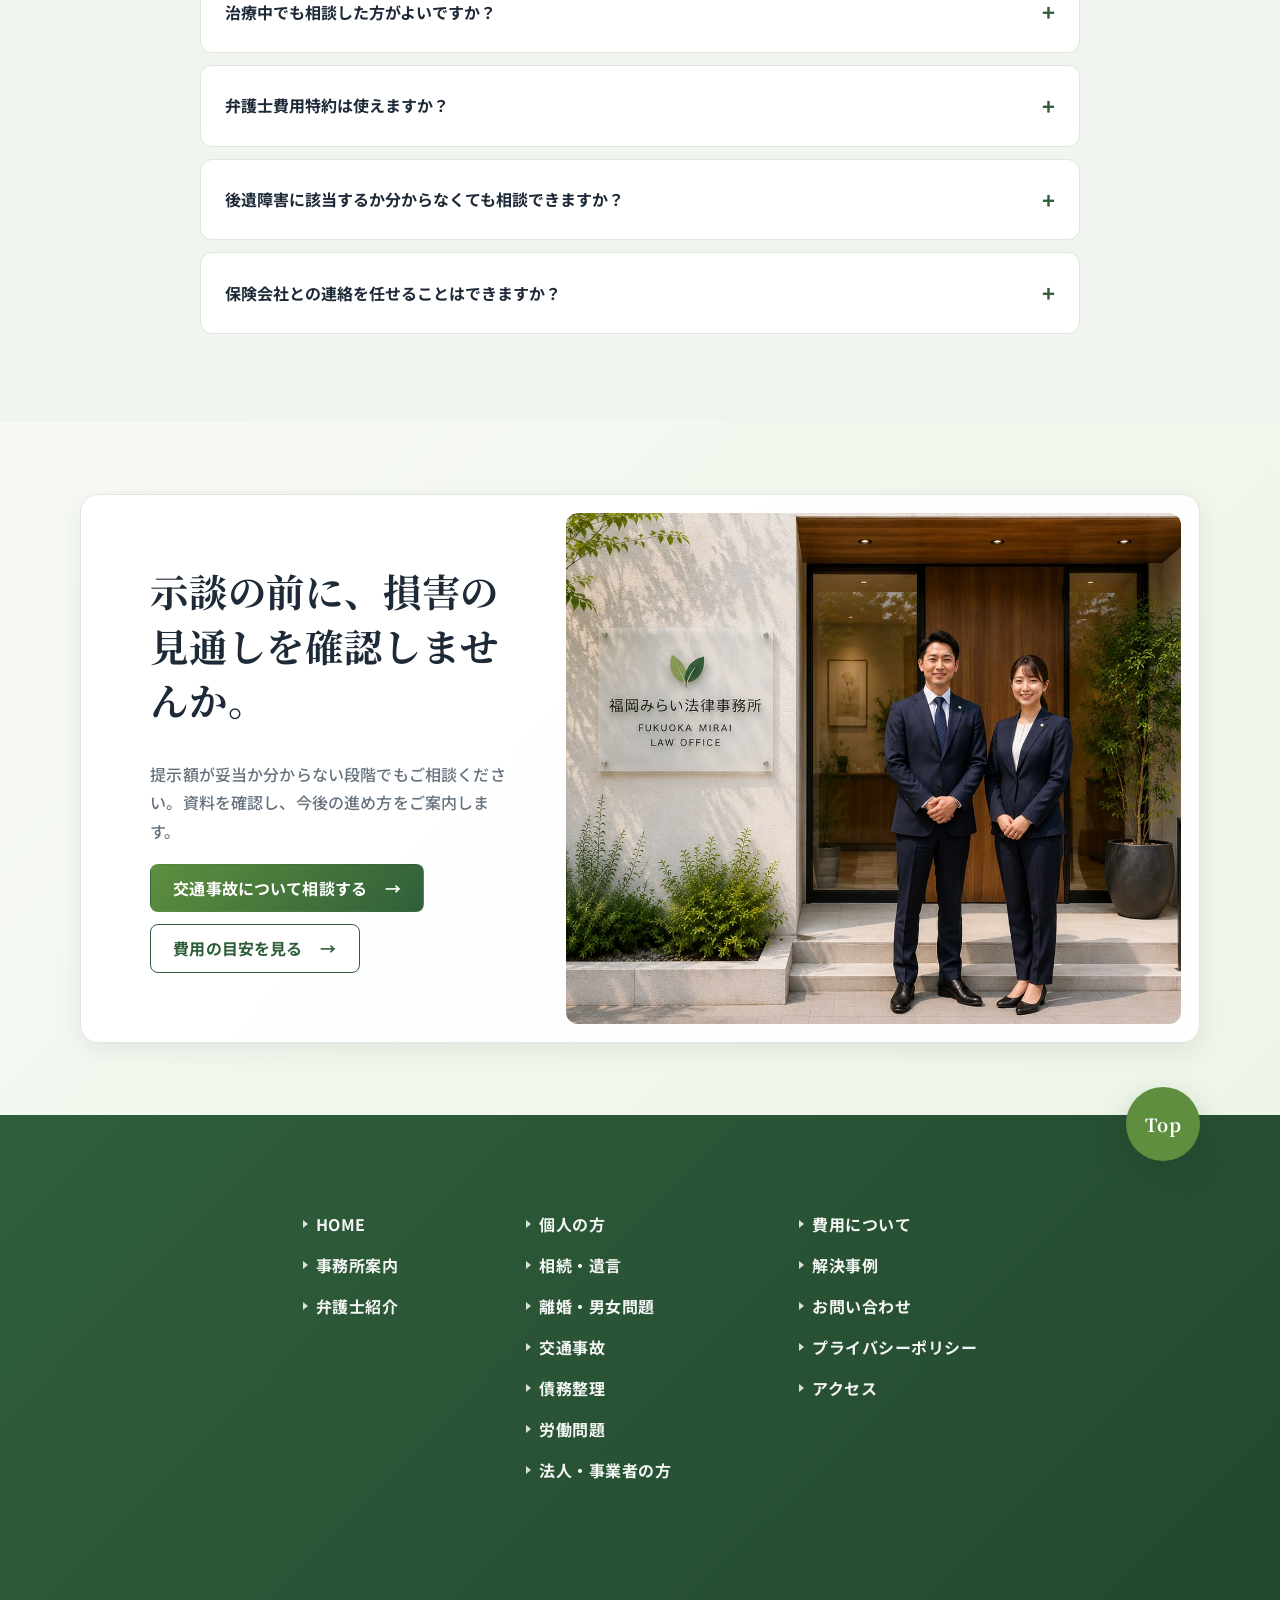
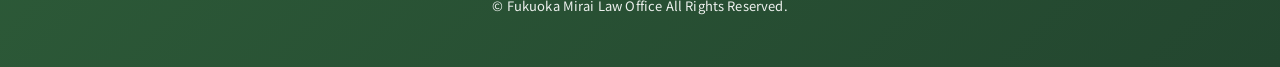
==== commit b3fd0ba0: "Add files via upload" ====
--- a/accident.html
+++ b/accident.html
@@ -5,13 +5,13 @@
   <meta name="viewport" content="width=device-width, initial-scale=1.0">
   <meta name="description" content="交通事故のご相談。保険会社との交渉、治療中の対応、示談金、後遺障害認定などを福岡みらい法律事務所がサポートします。">
   <title>交通事故のご相談｜福岡みらい法律事務所</title>
-  <link rel="stylesheet" href="style.css">
+  <link rel="stylesheet" href="style.css?v=20260617-3">
 </head>
 <body>
   <a class="skip-link" href="#main">本文へ移動</a>
   <header class="site-header">
     <div class="site-header__inner">
-      <a class="site-header__logo" href="index.html"><img src="img/logo.jpg" alt="福岡みらい法律事務所" width="220" height="146"></a>
+      <a class="site-header__logo" href="index.html"><img src="img/logo-horizontal.jpg" alt="福岡みらい法律事務所" width="1250" height="360"></a>
       <nav class="site-header__nav" aria-label="グローバルナビゲーション"><a href="practice.html">取扱分野</a><a href="lawyers.html">弁護士紹介</a><a href="cases.html">解決事例</a><a href="fee.html">費用について</a><a href="office.html">事務所案内</a></nav>
       <div class="site-header__actions"><a class="site-header__tel" href="tel:0920000000"><span>092-000-0000</span></a><a class="button button--green" href="contact.html">お問い合わせ</a></div>
       <button class="menu-button" type="button" aria-label="メニューを開く" aria-expanded="false" aria-controls="mobileNav"><span></span><span></span><span></span></button>
@@ -122,7 +122,6 @@
     </nav>
     <p class="site-footer__copy">&copy; Fukuoka Mirai Law Office All Rights Reserved.</p>
   </footer>
-  <div class="sp-fixed-cta"><a href="tel:0920000000">電話</a><a href="contact.html">フォーム</a><a href="contact.html#line">LINE</a></div>
-  <script src="script.js"></script>
+  <script src="script.js?v=20260617-2"></script>
 </body>
 </html>
--- a/style.css
+++ b/style.css
@@ -211,10 +211,8 @@
 }
 
 .site-header__logo img {
-  width: 190px;
-  height: 58px;
-  object-fit: contain;
-  object-position: left center;
+  width: 220px;
+  height: auto;
 }
 
 .site-header__nav {
@@ -278,35 +276,67 @@
 }
 
 .menu-button {
+  position: relative;
   display: none;
-  width: 48px;
-  height: 48px;
-  place-items: center;
-  border: 1px solid var(--color-line);
-  border-radius: 12px;
-  background: #fff;
+  width: 52px;
+  height: 56px;
+  padding: 0;
+  border: 0;
+  background: transparent;
+  color: var(--color-green-dark);
 }
 
 .menu-button span {
+  position: absolute;
+  left: 14px;
   display: block;
-  width: 22px;
+  width: 24px;
   height: 2px;
-  margin: 4px auto;
   border-radius: 999px;
-  background: var(--color-green-dark);
-  transition: transform 0.25s ease, opacity 0.25s ease;
+  background: currentColor;
+  transition: top 0.25s ease, left 0.25s ease, width 0.25s ease, transform 0.25s ease;
+}
+
+.menu-button span:nth-child(1) {
+  top: 15px;
+}
+
+.menu-button span:nth-child(2) {
+  display: none;
+}
+
+.menu-button span:nth-child(3) {
+  top: 23px;
+  left: 20px;
+  width: 18px;
+}
+
+.menu-button::after {
+  position: absolute;
+  right: 0;
+  bottom: 3px;
+  left: 0;
+  color: currentColor;
+  content: "MENU";
+  font-size: 9px;
+  font-weight: 700;
+  line-height: 1;
 }
 
 .menu-button.is-open span:nth-child(1) {
-  transform: translateY(6px) rotate(45deg);
-}
-
-.menu-button.is-open span:nth-child(2) {
-  opacity: 0;
+  top: 20px;
+  transform: rotate(45deg);
 }
 
 .menu-button.is-open span:nth-child(3) {
-  transform: translateY(-6px) rotate(-45deg);
+  top: 20px;
+  left: 14px;
+  width: 24px;
+  transform: rotate(-45deg);
+}
+
+.menu-button.is-open::after {
+  content: "CLOSE";
 }
 
 .mobile-nav {
@@ -360,72 +390,61 @@
   display: flex;
   flex-wrap: wrap;
   gap: 14px;
-  margin-top: 34px;
+  margin-top: 26px;
 }
 
 .hero__badges {
+  display: flex;
+  flex-wrap: wrap;
+  gap: 20px;
+  margin-top: 22px;
+}
+
+.hero-badge {
+  position: relative;
+  display: inline-flex;
+  align-items: center;
+  padding-left: 14px;
+  color: var(--color-text);
+}
+
+.hero-badge::before {
   position: absolute;
-  top: 146px;
-  right: -18px;
-  z-index: 2;
-  width: 132px;
-  height: 330px;
-}
-
-.hero-badge {
-  position: absolute;
-  display: grid;
-  width: 132px;
-  height: 132px;
-  place-items: center;
-  border-radius: 30px;
-  background: rgba(176, 139, 76, 0.88);
-  color: #fff;
-  box-shadow: 0 18px 42px rgba(71, 45, 16, 0.18);
-  transform: rotate(45deg);
-}
-
-.hero-badge:nth-child(1) {
-  top: 0;
-  right: 0;
-}
-
-.hero-badge:nth-child(2) {
-  top: 154px;
-  right: 0;
+  top: 0.45em;
+  bottom: 0.35em;
+  left: 0;
+  width: 3px;
+  border-radius: 999px;
+  background: var(--color-gold);
+  content: "";
 }
 
 .hero-badge__inner {
-  display: grid;
-  justify-items: center;
-  gap: 3px;
-  text-align: center;
-  transform: rotate(-45deg);
-}
-
-.hero-badge svg {
-  width: 26px;
-  height: 26px;
-  fill: none;
-  stroke: currentColor;
-  stroke-linecap: round;
-  stroke-linejoin: round;
-  stroke-width: 1.9;
+  display: inline-flex;
+  flex-wrap: wrap;
+  gap: 6px;
+  align-items: baseline;
+  text-align: left;
 }
 
 .hero-badge strong,
 .hero-badge small {
   display: block;
-  line-height: 1.35;
 }
 
 .hero-badge strong {
-  font-size: 19px;
+  color: #6d5525;
+  font-size: 15px;
+  font-weight: 800;
+  line-height: 1.45;
 }
 
 .hero-badge small {
-  font-size: 16px;
-  font-weight: 700;
+  color: var(--color-muted);
+  font-size: 11px;
+  font-weight: 800;
+  letter-spacing: 0.08em;
+  line-height: 1.4;
 }
 
 /* =========================================================
@@ -671,6 +690,16 @@
   display: flex;
   width: fit-content;
   margin: 24px auto 0;
+}
+
+.lawyer-summary .section-heading,
+.news-summary .section-heading {
+  text-align: center;
+}
+
+.lawyer-summary .section-heading p,
+.news-summary .section-heading p {
+  margin-inline: auto;
 }
 
 .news-list {
@@ -824,7 +853,7 @@
 .cta-panel--lawyers .cta-panel__inner,
 .cta-panel--cases .cta-panel__inner,
 .cta-panel--fee .cta-panel__inner {
-  grid-template-columns: minmax(0, 1fr) minmax(320px, 0.82fr);
+  grid-template-columns: minmax(0, 0.9fr) minmax(420px, 1.08fr);
   align-items: center;
   justify-items: stretch;
   gap: 0;
@@ -861,7 +890,7 @@
 
 .cta-panel__media {
   height: 100%;
-  min-height: 300px;
+  min-height: 360px;
   margin: 0;
   border-radius: calc(var(--radius-lg) - 6px);
   overflow: hidden;
@@ -870,7 +899,7 @@
 .cta-panel__media img {
   width: 100%;
   height: 100%;
-  min-height: 300px;
+  min-height: 360px;
   object-fit: cover;
   object-position: center center;
 }
@@ -955,10 +984,6 @@
   color: rgba(255, 255, 255, 0.92);
   font-size: 13px;
   text-align: center;
-}
-
-.sp-fixed-cta {
-  display: none;
 }
 
 /* =========================================================
@@ -1576,7 +1601,7 @@
 }
 
 .cta-panel--detail .cta-panel__inner {
-  grid-template-columns: minmax(0, 1fr) minmax(320px, 0.82fr);
+  grid-template-columns: minmax(0, 0.88fr) minmax(440px, 1.16fr);
   align-items: center;
   justify-items: stretch;
   gap: 0;
@@ -1601,12 +1626,12 @@
 }
 
 .cta-panel--detail .cta-panel__media {
-  min-height: 340px;
+  min-height: 420px;
 }
 
 .cta-panel--detail .cta-panel__media img {
-  min-height: 340px;
-  object-position: center center;
+  min-height: 420px;
+  object-position: 38% center;
 }
 
 .faq-list {
@@ -2028,6 +2053,15 @@
   font-weight: 700;
 }
 
+.contact-method .button,
+.contact-form > .button {
+  display: flex;
+  justify-content: center;
+  width: fit-content;
+  min-width: 180px;
+  margin-inline: auto;
+}
+
 .form-grid {
   display: grid;
   grid-template-columns: 1fr 1fr;
@@ -2152,23 +2186,46 @@
     top: var(--header-height);
     right: 0;
     left: 0;
+    z-index: 99;
     display: grid;
     gap: 0;
     max-height: 0;
-    overflow: hidden;
+    overflow-x: hidden;
+    overflow-y: auto;
     border-bottom: 1px solid var(--color-line);
     background: #fff;
-    transition: max-height 0.3s ease;
+    box-shadow: 0 18px 34px rgba(30, 42, 56, 0.12);
+    transition: max-height 0.3s ease, visibility 0.3s ease;
+    visibility: hidden;
   }
 
   .mobile-nav.is-open {
     max-height: calc(100vh - var(--header-height));
+    visibility: visible;
   }
 
   .mobile-nav a {
-    padding: 16px 24px;
+    display: flex;
+    align-items: center;
+    justify-content: space-between;
+    min-height: 56px;
+    padding: 14px 24px;
     border-top: 1px solid var(--color-line);
     font-weight: 700;
+  }
+
+  .mobile-nav a::after {
+    width: 8px;
+    height: 8px;
+    transform: rotate(45deg);
+    border-top: 1px solid var(--color-green-dark);
+    border-right: 1px solid var(--color-green-dark);
+    content: "";
+  }
+
+  .mobile-nav a:last-child {
+    background: var(--color-green-soft);
+    color: var(--color-green-dark);
   }
 
   .hero__inner,
@@ -2223,23 +2280,79 @@
 
 @media (max-width: 767px) {
   :root {
-    --header-height: 74px;
+    --header-height: 118px;
   }
 
   body {
-    padding-bottom: 68px;
+    padding-bottom: 0;
     font-size: 15px;
   }
 
   .container,
-  .site-header__inner,
   .hero__inner {
     width: min(calc(100% - 32px), var(--container));
   }
 
+  .site-header__inner {
+    flex-wrap: wrap;
+    gap: 0;
+    width: 100%;
+  }
+
+  .site-header__logo {
+    margin-left: 16px;
+  }
+
   .site-header__logo img {
-    width: 172px;
-    height: 50px;
+    width: 180px;
+    height: auto;
+  }
+
+  .menu-button {
+    margin-right: 12px;
+  }
+
+  .site-header__actions {
+    display: flex;
+    order: 3;
+    flex: 0 0 100%;
+    justify-content: center;
+    gap: 12px;
+    min-height: 44px;
+    padding: 0 16px;
+    background: #1b2f4d;
+    color: #fff;
+  }
+
+  .site-header__actions::before {
+    display: flex;
+    align-items: center;
+    min-height: 44px;
+    padding-right: 12px;
+    border-right: 1px solid rgba(255, 255, 255, 0.28);
+    color: #e5c98e;
+    content: "ご相談はこちら";
+    font-size: 11px;
+    font-weight: 700;
+    line-height: 1.4;
+    white-space: nowrap;
+  }
+
+  .site-header__actions .button {
+    display: none;
+  }
+
+  .site-header__tel {
+    gap: 7px;
+    min-height: 44px;
+    color: #fff;
+    font-size: 16px;
+    letter-spacing: 0.04em;
+  }
+
+  .site-header__tel::before {
+    width: 16px;
+    height: 16px;
   }
 
   .section {
@@ -2256,7 +2369,7 @@
     display: block;
     gap: 28px;
     min-height: auto;
-    padding: 250px 0 56px;
+    padding: clamp(205px, 58vw, 250px) 0 56px;
     text-align: center;
   }
 
@@ -2304,49 +2417,32 @@
   .hero__buttons {
     display: grid;
     grid-template-columns: 1fr;
+    margin-top: 22px;
   }
 
   .hero__badges {
-    position: static;
-    display: grid;
-    grid-template-columns: repeat(2, minmax(0, 1fr));
-    gap: 10px;
-    height: auto;
+    display: flex;
+    justify-content: center;
+    gap: 12px 18px;
     width: 100%;
     margin-top: 18px;
-    transform: none;
   }
 
   .hero-badge {
-    position: static;
-    width: 100%;
-    height: auto;
-    min-height: 72px;
-    padding: 14px 12px;
-    border-radius: var(--radius-md);
-    transform: none;
+    width: auto;
+    min-width: 0;
   }
 
   .hero-badge__inner {
-    grid-template-columns: 1fr;
-    gap: 2px;
-    justify-items: center;
-    text-align: center;
-    transform: none;
-  }
-
-  .hero-badge svg {
-    grid-row: auto;
-    width: 24px;
-    height: 24px;
+    justify-content: center;
   }
 
   .hero-badge strong {
-    font-size: 15px;
+    font-size: 14px;
   }
 
   .hero-badge small {
-    font-size: 13px;
+    font-size: 10px;
   }
 
   .section-heading,
@@ -2464,7 +2560,7 @@
   }
 
   .site-footer {
-    padding: 68px 0 104px;
+    padding: 68px 0;
   }
 
   .site-footer .site-footer__copy {
@@ -2488,32 +2584,6 @@
   .site-footer__links ul {
     width: min(100%, 220px);
     justify-items: start;
-  }
-
-  .sp-fixed-cta {
-    position: fixed;
-    right: 0;
-    bottom: 0;
-    left: 0;
-    z-index: 90;
-    display: grid;
-    grid-template-columns: repeat(3, 1fr);
-    border-top: 1px solid var(--color-line);
-    background: rgba(255, 255, 255, 0.96);
-    backdrop-filter: blur(12px);
-  }
-
-  .sp-fixed-cta a {
-    display: grid;
-    min-height: 62px;
-    place-items: center;
-    color: var(--color-green-dark);
-    font-size: 13px;
-    font-weight: 700;
-  }
-
-  .sp-fixed-cta a + a {
-    border-left: 1px solid var(--color-line);
   }
 
   .page-hero,
@@ -2686,6 +2756,12 @@
     grid-template-columns: 1fr;
   }
 
+  input,
+  select,
+  textarea {
+    font-size: 16px;
+  }
+
   .contact-method a[href^="tel"] {
     font-size: 28px;
   }
@@ -2693,11 +2769,26 @@
 
 @media (max-width: 420px) {
   .site-header__inner {
-    width: calc(100% - 24px);
+    width: 100%;
   }
 
   .site-header__logo img {
-    width: 154px;
+    width: 170px;
+    height: auto;
+  }
+
+  .site-header__actions {
+    gap: 9px;
+    padding-inline: 12px;
+  }
+
+  .site-header__actions::before {
+    padding-right: 9px;
+    font-size: 10px;
+  }
+
+  .site-header__tel {
+    font-size: 15px;
   }
 
   .container,
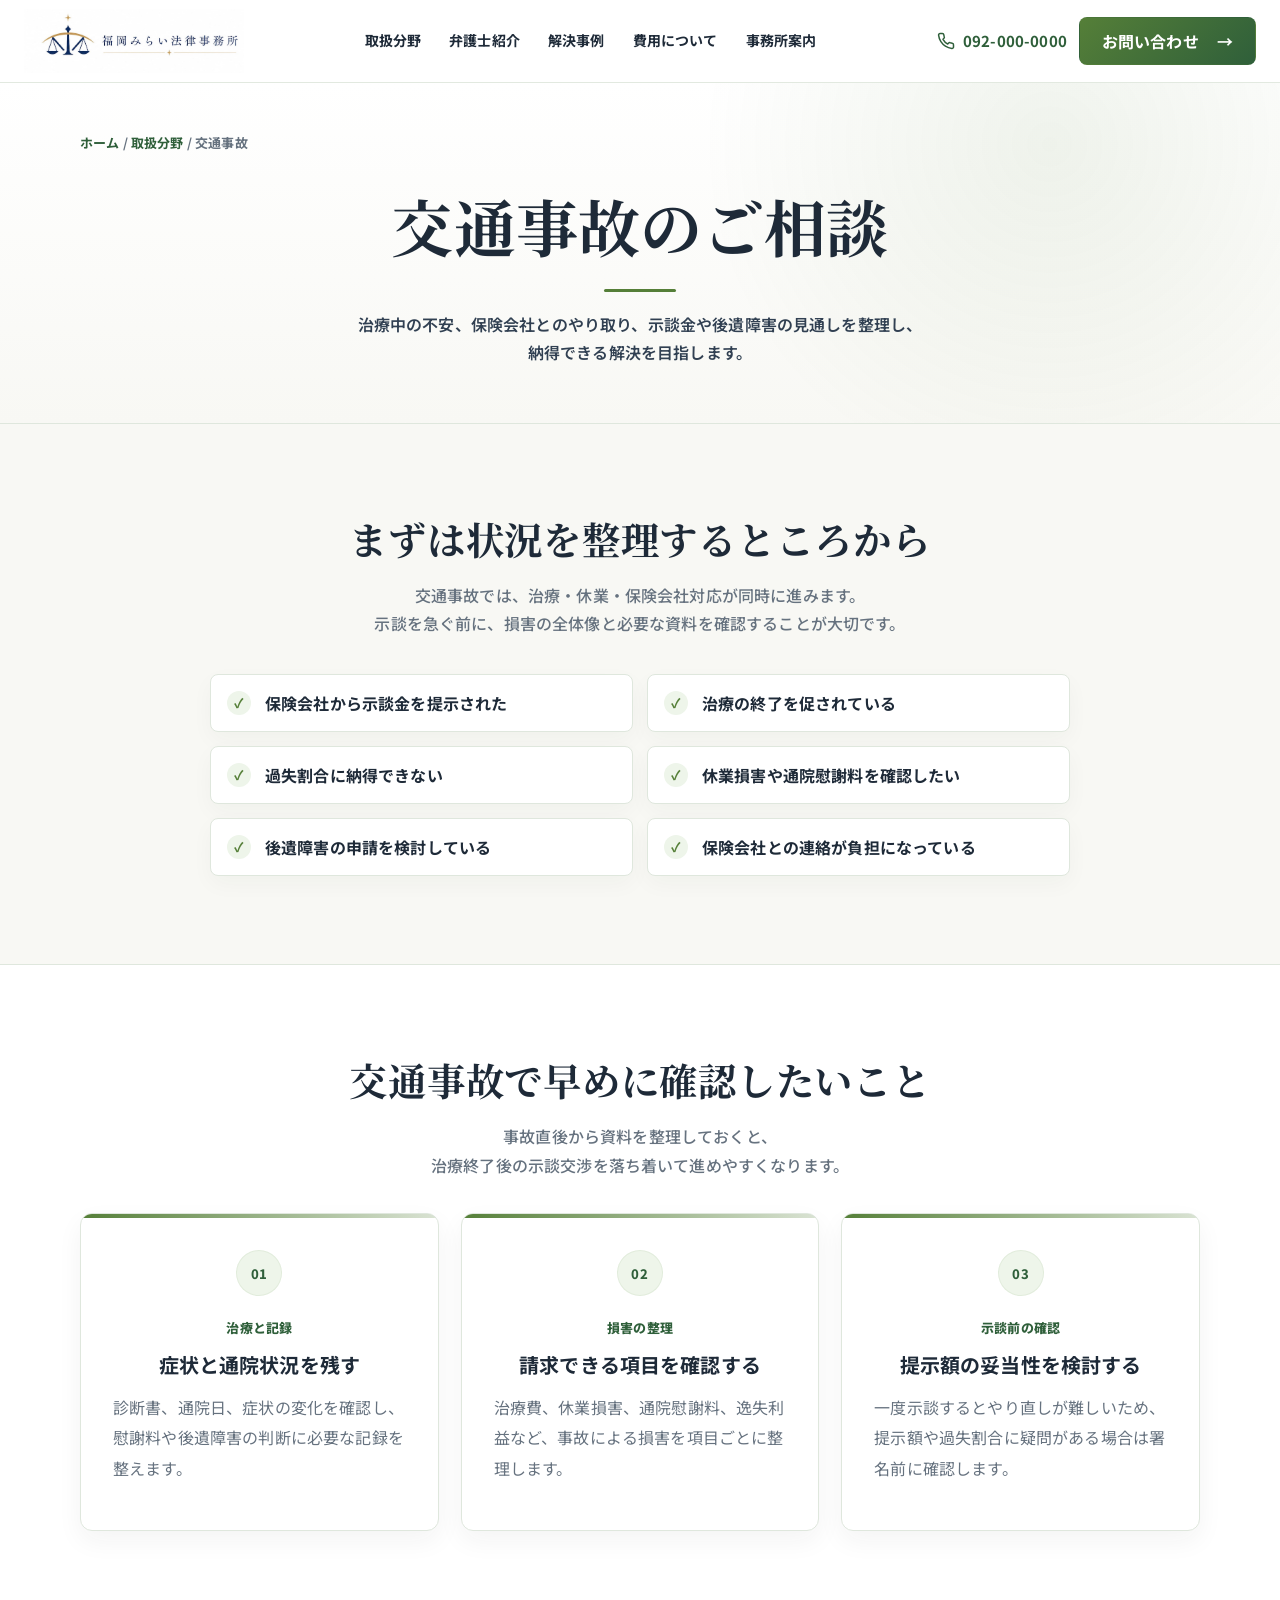
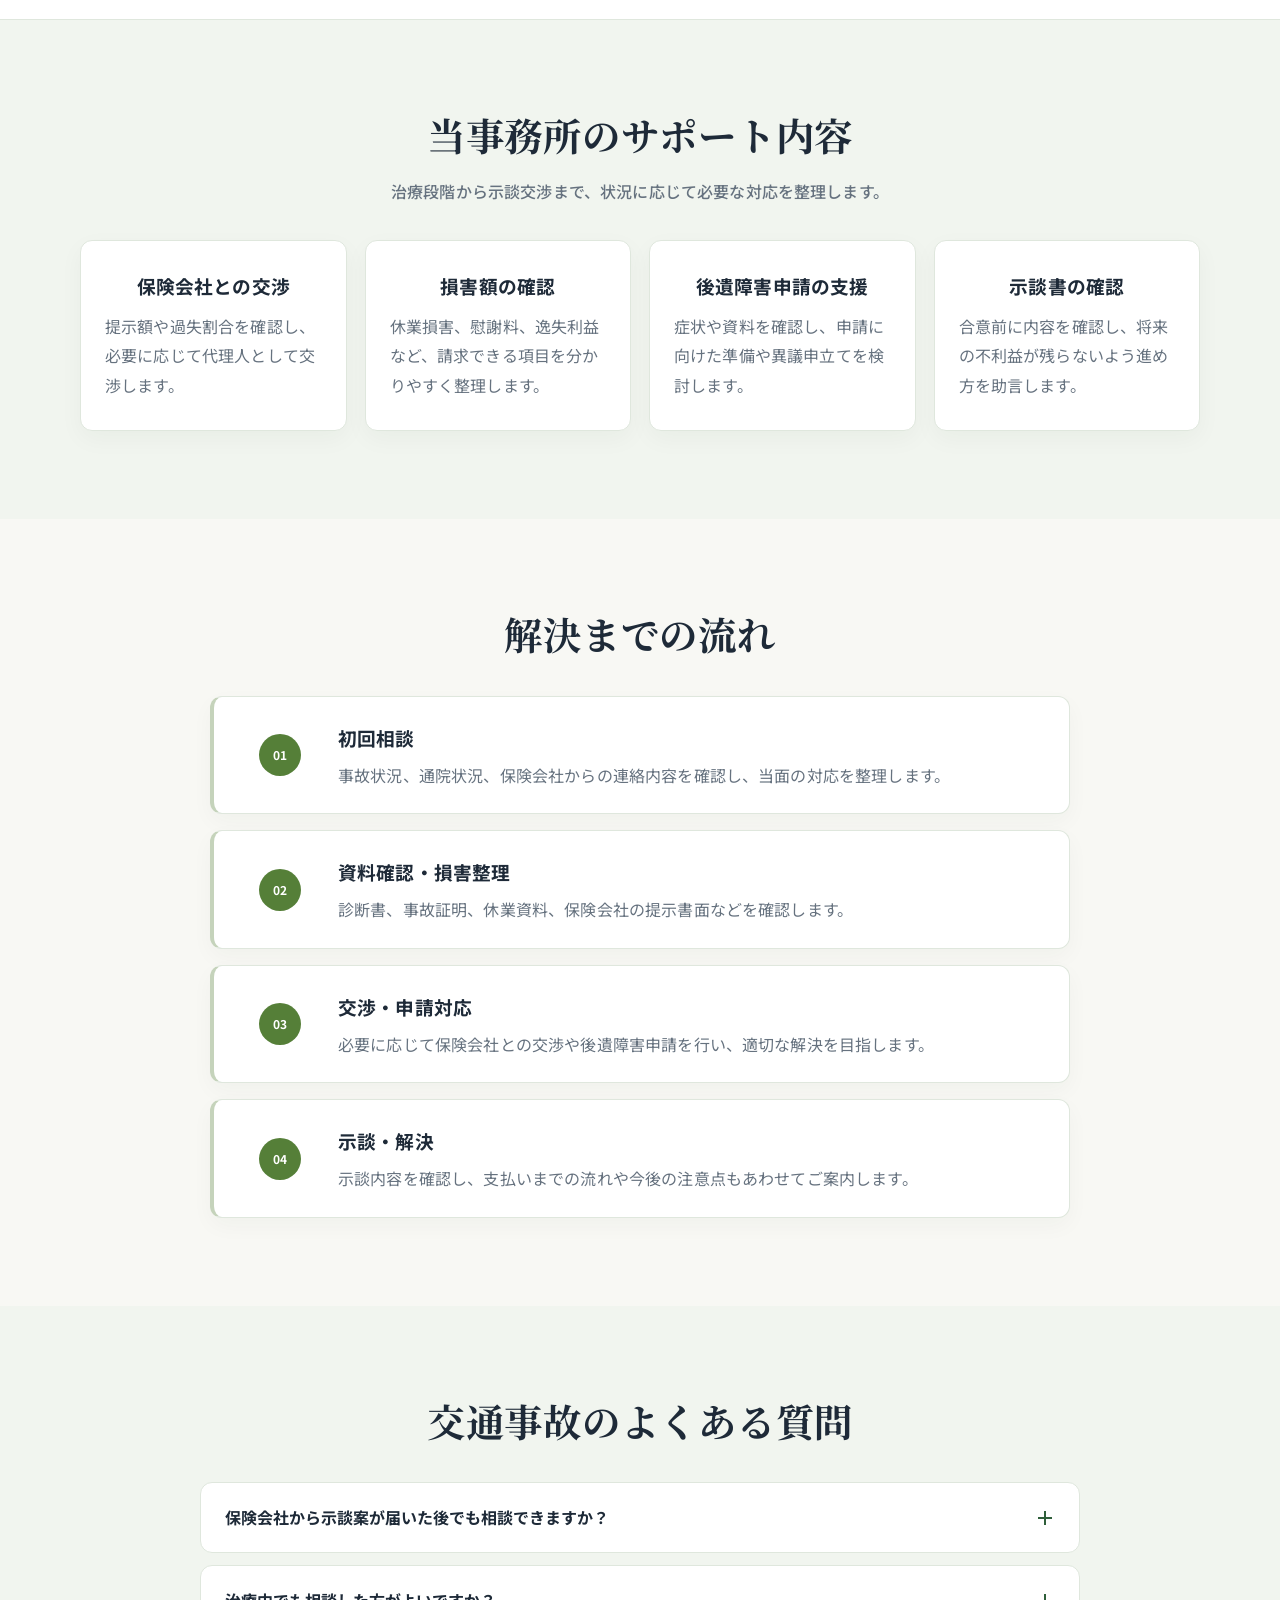
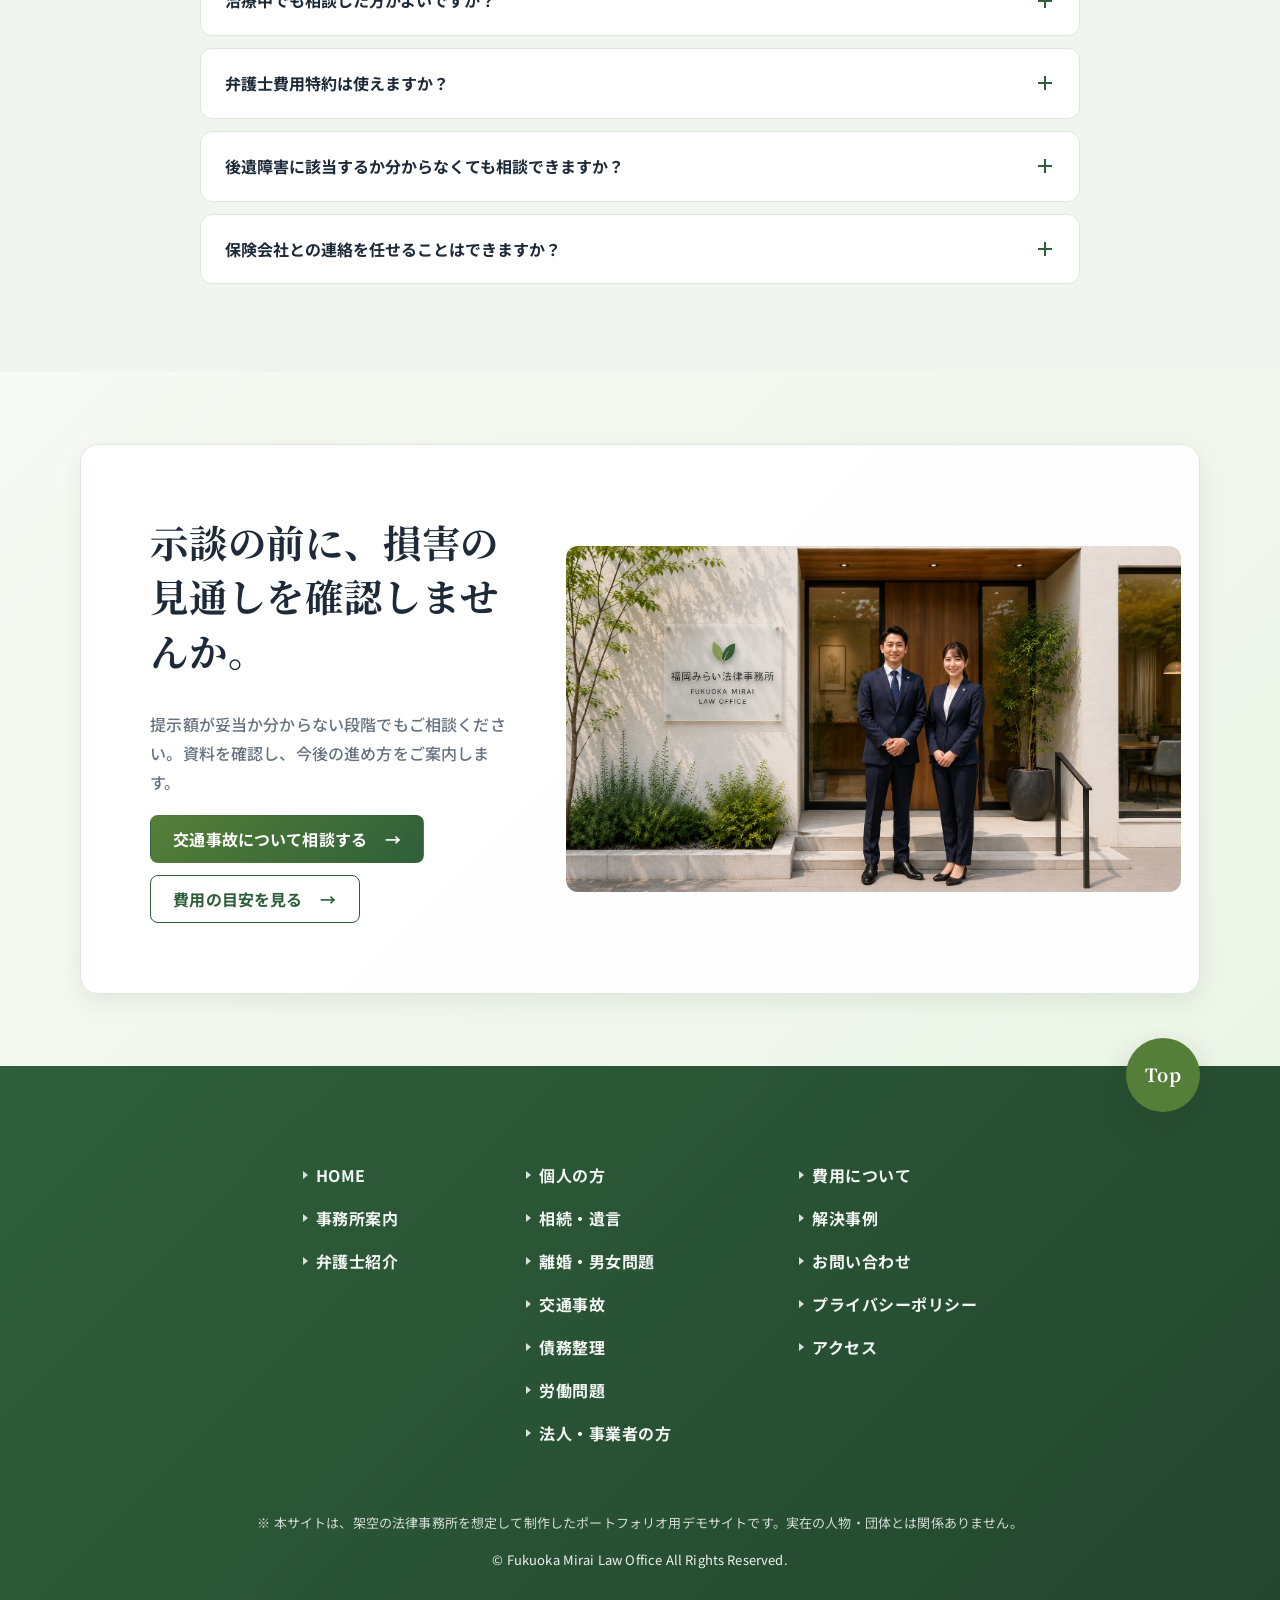
==== commit 879b9f88: "Add files via upload" ====
--- a/accident.html
+++ b/accident.html
@@ -5,7 +5,26 @@
   <meta name="viewport" content="width=device-width, initial-scale=1.0">
   <meta name="description" content="交通事故のご相談。保険会社との交渉、治療中の対応、示談金、後遺障害認定などを福岡みらい法律事務所がサポートします。">
   <title>交通事故のご相談｜福岡みらい法律事務所</title>
-  <link rel="stylesheet" href="style.css?v=20260617-3">
+  <link rel="canonical" href="https://kota-web-design.github.io/fukuoka-mirai-law-demo/accident.html">
+  <link rel="icon" type="image/png" sizes="64x64" href="img/favicon.png">
+  <link rel="apple-touch-icon" sizes="180x180" href="img/apple-touch-icon.png">
+  <meta name="theme-color" content="#1b2f4d">
+  <meta property="og:locale" content="ja_JP">
+  <meta property="og:type" content="website">
+  <meta property="og:site_name" content="福岡みらい法律事務所">
+  <meta property="og:title" content="交通事故のご相談｜福岡みらい法律事務所">
+  <meta property="og:description" content="交通事故のご相談。保険会社との交渉、治療中の対応、示談金、後遺障害認定などを福岡みらい法律事務所がサポートします。">
+  <meta property="og:url" content="https://kota-web-design.github.io/fukuoka-mirai-law-demo/accident.html">
+  <meta property="og:image" content="https://kota-web-design.github.io/fukuoka-mirai-law-demo/img/ogp-hero.jpg">
+  <meta property="og:image:type" content="image/jpeg">
+  <meta property="og:image:width" content="1200">
+  <meta property="og:image:height" content="630">
+  <meta property="og:image:alt" content="福岡みらい法律事務所の外観、所属弁護士、法律相談のご案内">
+  <meta name="twitter:card" content="summary_large_image">
+  <link rel="preconnect" href="https://fonts.googleapis.com">
+  <link rel="preconnect" href="https://fonts.gstatic.com" crossorigin>
+  <link href="https://fonts.googleapis.com/css2?family=Noto+Sans+JP:wght@400;500;600;700&amp;family=Noto+Serif+JP:wght@500;600;700&amp;display=swap" rel="stylesheet">
+  <link rel="stylesheet" href="style.css?v=20260618-4">
 </head>
 <body>
   <a class="skip-link" href="#main">本文へ移動</a>
@@ -25,7 +44,7 @@
         <p class="breadcrumb"><a href="index.html">ホーム</a> / <a href="practice.html">取扱分野</a> / 交通事故</p>
         <div class="page-hero__body">
           <h1>交通事故のご相談</h1>
-          <p>治療中の不安、保険会社とのやり取り、示談金や後遺障害の見通しを整理し、納得できる解決を目指します。</p>
+          <p>治療中の不安、保険会社とのやり取り、示談金や後遺障害の見通しを整理し、<br class="pc-only">納得できる解決を目指します。</p>
         </div>
       </div>
     </section>
@@ -33,8 +52,8 @@
     <section class="section">
       <div class="container narrow practice-detail-intro practice-detail-intro--single">
         <div class="section-heading section-heading--center">
-          <h2>まずは状況を整理するところから</h2>
-          <p>交通事故では、治療・休業・保険会社対応が同時に進みます。示談を急ぐ前に、損害の全体像と必要な資料を確認することが大切です。</p>
+          <h2>まずは状況を<br class="sp-only">整理するところから</h2>
+          <p>交通事故では、治療・休業・保険会社対応が同時に進みます。<br class="pc-only">示談を急ぐ前に、損害の全体像と必要な資料を確認することが大切です。</p>
         </div>
         <ul class="check-list check-list--grid">
           <li>保険会社から示談金を提示された</li>
@@ -50,8 +69,8 @@
     <section class="section section--line">
       <div class="container">
         <div class="section-heading section-heading--center">
-          <h2>交通事故で早めに確認したいこと</h2>
-          <p>事故直後から資料を整理しておくと、治療終了後の示談交渉を落ち着いて進めやすくなります。</p>
+          <h2>交通事故で早めに<br class="sp-only">確認したいこと</h2>
+          <p>事故直後から資料を整理しておくと、<br>治療終了後の示談交渉を落ち着いて<br class="sp-only">進めやすくなります。</p>
         </div>
         <div class="detail-note-grid">
           <article><span>01</span><p class="detail-note-grid__label">治療と記録</p><h3>症状と通院状況を残す</h3><p>診断書、通院日、症状の変化を確認し、慰謝料や後遺障害の判断に必要な記録を整えます。</p></article>
@@ -65,7 +84,7 @@
       <div class="container">
         <div class="section-heading section-heading--center">
           <h2>当事務所のサポート内容</h2>
-          <p>治療段階から示談交渉まで、状況に応じて必要な対応を整理します。</p>
+          <p>治療段階から示談交渉まで、<br class="sp-only">状況に応じて必要な対応を整理します。</p>
         </div>
         <div class="support-grid">
           <article><h3>保険会社との交渉</h3><p>提示額や過失割合を確認し、必要に応じて代理人として交渉します。</p></article>
@@ -104,7 +123,7 @@
     <section class="cta-panel cta-panel--detail">
       <div class="container cta-panel__inner">
         <div class="cta-panel__content">
-          <h2>示談の前に、損害の見通しを確認しませんか。</h2>
+          <h2>示談の前に、損害の見通しを<br class="sp-only">確認しませんか。</h2>
           <p>提示額が妥当か分からない段階でもご相談ください。資料を確認し、今後の進め方をご案内します。</p>
           <div class="cta-panel__buttons"><a class="button button--green" href="contact.html">交通事故について相談する</a><a class="button button--outline" href="fee.html">費用の目安を見る</a></div>
         </div>
@@ -120,8 +139,9 @@
       <ul><li><a href="practice.html">個人の方</a></li><li><a href="inheritance.html">相続・遺言</a></li><li><a href="divorce.html">離婚・男女問題</a></li><li><a href="accident.html">交通事故</a></li><li><a href="debt.html">債務整理</a></li><li><a href="labor.html">労働問題</a></li><li><a href="corporate.html">法人・事業者の方</a></li></ul>
       <ul><li><a href="fee.html">費用について</a></li><li><a href="cases.html">解決事例</a></li><li><a href="contact.html">お問い合わせ</a></li><li><a href="privacy.html">プライバシーポリシー</a></li><li><a href="office.html">アクセス</a></li></ul>
     </nav>
+    <p class="site-footer__demo-note">※ 本サイトは、架空の法律事務所を想定して制作したポートフォリオ用デモサイトです。実在の人物・団体とは関係ありません。</p>
     <p class="site-footer__copy">&copy; Fukuoka Mirai Law Office All Rights Reserved.</p>
   </footer>
-  <script src="script.js?v=20260617-2"></script>
+  <script src="script.js?v=20260618-3"></script>
 </body>
 </html>
--- a/style.css
+++ b/style.css
@@ -1,5 +1,3 @@
-@import url("https://fonts.googleapis.com/css2?family=Noto+Sans+JP:wght@400;500;600;700&family=Noto+Serif+JP:wght@500;600;700&display=swap");
-
 /* =========================================================
   Base / Tokens
 ========================================================= */
@@ -8,7 +6,7 @@
   --color-surface: #ffffff;
   --color-text: #1e2a38;
   --color-muted: #66727f;
-  --color-green: #5f8f3e;
+  --color-green: #557f38;
   --color-green-dark: #2f5f3a;
   --color-green-soft: #eef5ea;
   --color-gold: #b8944d;
@@ -31,6 +29,8 @@
 
 html {
   scroll-behavior: smooth;
+  text-size-adjust: 100%;
+  -webkit-text-size-adjust: 100%;
 }
 
 body {
@@ -48,6 +48,15 @@
   overflow: hidden;
 }
 
+.sp-only {
+  display:none;
+}
+
+.pc-only {
+  display:block;
+}
+
+
 img,
 svg {
   display: block;
@@ -75,7 +84,7 @@
 }
 
 :focus-visible {
-  outline: 3px solid rgba(95, 143, 62, 0.36);
+  outline: 3px solid rgba(85, 127, 56, 0.4);
   outline-offset: 3px;
 }
 
@@ -103,10 +112,6 @@
 
 .narrow {
   max-width: 880px;
-}
-
-.sp-only {
-  display: none;
 }
 
 /* =========================================================
@@ -521,8 +526,12 @@
 }
 
 .strength-list {
+  position: relative;
+  left: 50%;
   display: grid;
   grid-template-columns: repeat(3, 1fr);
+  width: min(1240px, calc(100vw - 48px));
+  transform: translateX(-50%);
   border: 1px solid var(--color-line);
   border-radius: var(--radius-lg);
   background: linear-gradient(135deg, #fff, #fbfcfa);
@@ -952,6 +961,7 @@
   display: inline-flex;
   gap: 8px;
   align-items: center;
+  min-height: 28px;
   font-weight: 700;
   letter-spacing: 0.03em;
   line-height: 1.5;
@@ -1008,7 +1018,7 @@
   min-height: 320px;
   border-bottom: 1px solid var(--color-line);
   background:
-    radial-gradient(circle at 82% 18%, rgba(95, 143, 62, 0.09) 0, transparent 32%),
+    radial-gradient(circle at 82% 18%, rgba(85, 127, 56, 0.09) 0, transparent 32%),
     linear-gradient(180deg, #fff 0%, var(--color-bg) 100%);
 }
 
@@ -1016,7 +1026,7 @@
   min-height: 320px;
   border-bottom: 1px solid var(--color-line);
   background:
-    radial-gradient(circle at 82% 18%, rgba(95, 143, 62, 0.09) 0, transparent 32%),
+    radial-gradient(circle at 82% 18%, rgba(85, 127, 56, 0.09) 0, transparent 32%),
     linear-gradient(180deg, #fff 0%, var(--color-bg) 100%);
 }
 
@@ -1104,6 +1114,9 @@
 }
 
 .breadcrumb a {
+  display: inline-flex;
+  align-items: center;
+  min-height: 28px;
   color: var(--color-green-dark);
 }
 
@@ -1185,8 +1198,11 @@
 .detail-card ul {
   display: grid;
   gap: 6px;
-  margin: 18px 0 0;
+  width: fit-content;
+  max-width: 100%;
+  margin: 18px auto 0;
   padding-left: 1.2em;
+  text-align: left;
 }
 
 .detail-card .text-link {
@@ -1381,7 +1397,7 @@
 }
 
 .check-list li:hover {
-  border-color: rgba(95, 143, 62, 0.42);
+  border-color: rgba(85, 127, 56, 0.42);
   box-shadow: 0 12px 28px rgba(31, 49, 37, 0.07);
   transform: translateY(-2px);
 }
@@ -1434,7 +1450,7 @@
 }
 
 .detail-note-grid article:hover {
-  border-color: rgba(95, 143, 62, 0.42);
+  border-color: rgba(85, 127, 56, 0.42);
   box-shadow: 0 16px 34px rgba(31, 49, 37, 0.08);
   transform: translateY(-3px);
 }
@@ -1445,7 +1461,7 @@
   right: 0;
   left: 0;
   height: 4px;
-  background: linear-gradient(90deg, var(--color-green), rgba(95, 143, 62, 0.22));
+  background: linear-gradient(90deg, var(--color-green), rgba(85, 127, 56, 0.22));
   content: "";
 }
 
@@ -1463,7 +1479,7 @@
   font-weight: 800;
   letter-spacing: 0.04em;
   line-height: 1;
-  box-shadow: inset 0 0 0 1px rgba(95, 143, 62, 0.08);
+  box-shadow: inset 0 0 0 1px rgba(85, 127, 56, 0.08);
 }
 
 .detail-note-grid__label {
@@ -1514,7 +1530,7 @@
 }
 
 .support-grid article:hover {
-  border-color: rgba(95, 143, 62, 0.42);
+  border-color: rgba(85, 127, 56, 0.42);
   box-shadow: 0 14px 30px rgba(31, 49, 37, 0.07);
   transform: translateY(-3px);
 }
@@ -1553,7 +1569,7 @@
   min-height: 112px;
   padding: 24px 28px;
   border: 1px solid var(--color-line);
-  border-left: 4px solid rgba(95, 143, 62, 0.34);
+  border-left: 4px solid rgba(85, 127, 56, 0.34);
   border-radius: var(--radius-md);
   background: #fff;
   box-shadow: 0 8px 22px rgba(31, 49, 37, 0.035);
@@ -1561,7 +1577,7 @@
 }
 
 .vertical-flow li:hover {
-  border-color: rgba(95, 143, 62, 0.42);
+  border-color: rgba(85, 127, 56, 0.42);
   box-shadow: 0 14px 30px rgba(31, 49, 37, 0.07);
   transform: translateY(-2px);
 }
@@ -1634,6 +1650,39 @@
   object-position: 38% center;
 }
 
+.cta-panel--practice .cta-panel__media,
+.cta-panel--lawyers .cta-panel__media,
+.cta-panel--cases .cta-panel__media,
+.cta-panel--fee .cta-panel__media {
+  align-self: center;
+  height: auto;
+  min-height: 0;
+  aspect-ratio: 1717 / 916;
+}
+
+.cta-panel--practice .cta-panel__media img,
+.cta-panel--lawyers .cta-panel__media img,
+.cta-panel--cases .cta-panel__media img,
+.cta-panel--fee .cta-panel__media img {
+  height: 100%;
+  min-height: 0;
+  object-fit: contain;
+}
+
+.cta-panel--detail .cta-panel__media {
+  align-self: center;
+  height: auto;
+  min-height: 0;
+  aspect-ratio: 1672 / 941;
+}
+
+.cta-panel--detail .cta-panel__media img {
+  height: 100%;
+  min-height: 0;
+  object-fit: contain;
+  object-position: center;
+}
+
 .faq-list {
   display: grid;
   gap: 12px;
@@ -1660,13 +1709,18 @@
 }
 
 .faq-item button::after {
-  content: "+";
+  flex: 0 0 20px;
+  width: 20px;
+  height: 20px;
+  background:
+    linear-gradient(currentColor, currentColor) center / 14px 2px no-repeat,
+    linear-gradient(currentColor, currentColor) center / 2px 14px no-repeat;
   color: var(--color-green-dark);
-  font-size: 22px;
+  content: "";
 }
 
 .faq-item.is-open button::after {
-  content: "−";
+  background-size: 14px 2px, 0 0;
 }
 
 .faq-item div {
@@ -1869,35 +1923,8 @@
   margin: 0;
 }
 
-.case-pagination {
-  display: flex;
-  flex-wrap: wrap;
-  justify-content: center;
-  gap: 8px;
-  margin-top: 34px;
-}
-
-.case-pagination a,
-.case-pagination span {
-  display: grid;
-  min-width: 40px;
-  height: 40px;
-  place-items: center;
-  border: 1px solid var(--color-line);
-  border-radius: 999px;
-  background: #fff;
-  color: var(--color-green-dark);
-  font-weight: 700;
-}
-
-.case-pagination [aria-current="page"] {
-  border-color: var(--color-green);
-  background: var(--color-green);
-  color: #fff;
-}
-
 .case-note {
-  margin: 16px 0 0;
+  margin: 28px 0 0;
   color: var(--color-muted);
   font-size: 13px;
   text-align: center;
@@ -2121,7 +2148,10 @@
 }
 
 .privacy-check input {
-  width: auto;
+  flex: 0 0 auto;
+  width: 20px;
+  height: 20px;
+  min-height: 20px;
 }
 
 .privacy-check a {
@@ -2139,6 +2169,31 @@
   background: var(--color-green-soft);
   color: var(--color-green-dark);
   font-weight: 700;
+}
+
+.form-demo-note {
+  margin-top: 18px;
+  padding: 12px 14px;
+  border-left: 4px solid var(--color-gold);
+  background: var(--color-gold-soft);
+  color: #5f4b24;
+  font-size: 14px;
+}
+
+.form-demo-note strong {
+  font-weight: 700;
+}
+
+.site-footer .site-footer__demo-note {
+  width: min(calc(100% - 48px), var(--container));
+  margin: 64px auto 0;
+  color: rgba(255, 255, 255, 0.8);
+  font-size: 13px;
+  text-align: center;
+}
+
+.site-footer .site-footer__demo-note + .site-footer__copy {
+  margin-top: 14px;
 }
 
 .legal-page h1 {
@@ -2278,7 +2333,7 @@
   }
 }
 
-@media (max-width: 767px) {
+@media (max-width: 768px) {
   :root {
     --header-height: 118px;
   }
@@ -2286,6 +2341,14 @@
   body {
     padding-bottom: 0;
     font-size: 15px;
+  }
+  
+  .sp-only {
+    display: block;
+  }
+
+  .pc-only {
+    display: none;
   }
 
   .container,
@@ -2369,7 +2432,8 @@
     display: block;
     gap: 28px;
     min-height: auto;
-    padding: clamp(205px, 58vw, 250px) 0 56px;
+    /* Mobile hero image is 1672 x 941; keep copy safely below it. */
+    padding: calc(56.28vw + 32px) 0 56px;
     text-align: center;
   }
 
@@ -2451,7 +2515,10 @@
   }
 
   .strength-list {
+    left: auto;
     grid-template-columns: 1fr;
+    width: 100%;
+    transform: none;
   }
 
   .strength-item + .strength-item {
@@ -2500,7 +2567,7 @@
     gap: 12px;
     min-height: auto;
     padding: 24px 20px;
-    border-top: 4px solid rgba(95, 143, 62, 0.34);
+    border-top: 4px solid rgba(85, 127, 56, 0.34);
     border-left: 1px solid var(--color-line);
     text-align: center;
   }
@@ -2711,9 +2778,25 @@
   }
 
   .case-card__head {
-    display: grid;
-    justify-items: start;
+    display: flex;
+    align-items: center;
+    justify-content: space-between;
     gap: 8px;
+    width: 100%;
+  }
+
+  .case-card__head span {
+    order: 2;
+    margin-left: auto;
+  }
+
+  .case-card__head time {
+    order: 1;
+  }
+
+  .detail-card > h3,
+  .detail-card > p {
+    text-align: center;
   }
 
   .case-card > p {
@@ -2725,12 +2808,6 @@
     grid-column: auto;
     grid-row: auto;
     padding: 18px;
-  }
-
-  .case-pagination a,
-  .case-pagination span {
-    min-width: 36px;
-    height: 36px;
   }
 
   .case-card,
@@ -2765,6 +2842,21 @@
   .contact-method a[href^="tel"] {
     font-size: 28px;
   }
+
+  .contact-method {
+    text-align: center;
+  }
+
+  .contact-form > h2,
+  .lawyer-profile > div > h2,
+  .lawyer-profile > div > .license {
+    text-align: center;
+  }
+
+  .lawyer-profile > div > .role {
+    display: flex;
+    margin-inline: auto;
+  }
 }
 
 @media (max-width: 420px) {
@@ -2800,3 +2892,18 @@
     width: 100%;
   }
 }
+
+@media (prefers-reduced-motion: reduce) {
+  html {
+    scroll-behavior: auto;
+  }
+
+  *,
+  *::before,
+  *::after {
+    scroll-behavior: auto !important;
+    transition-duration: 0.01ms !important;
+    animation-duration: 0.01ms !important;
+    animation-iteration-count: 1 !important;
+  }
+}
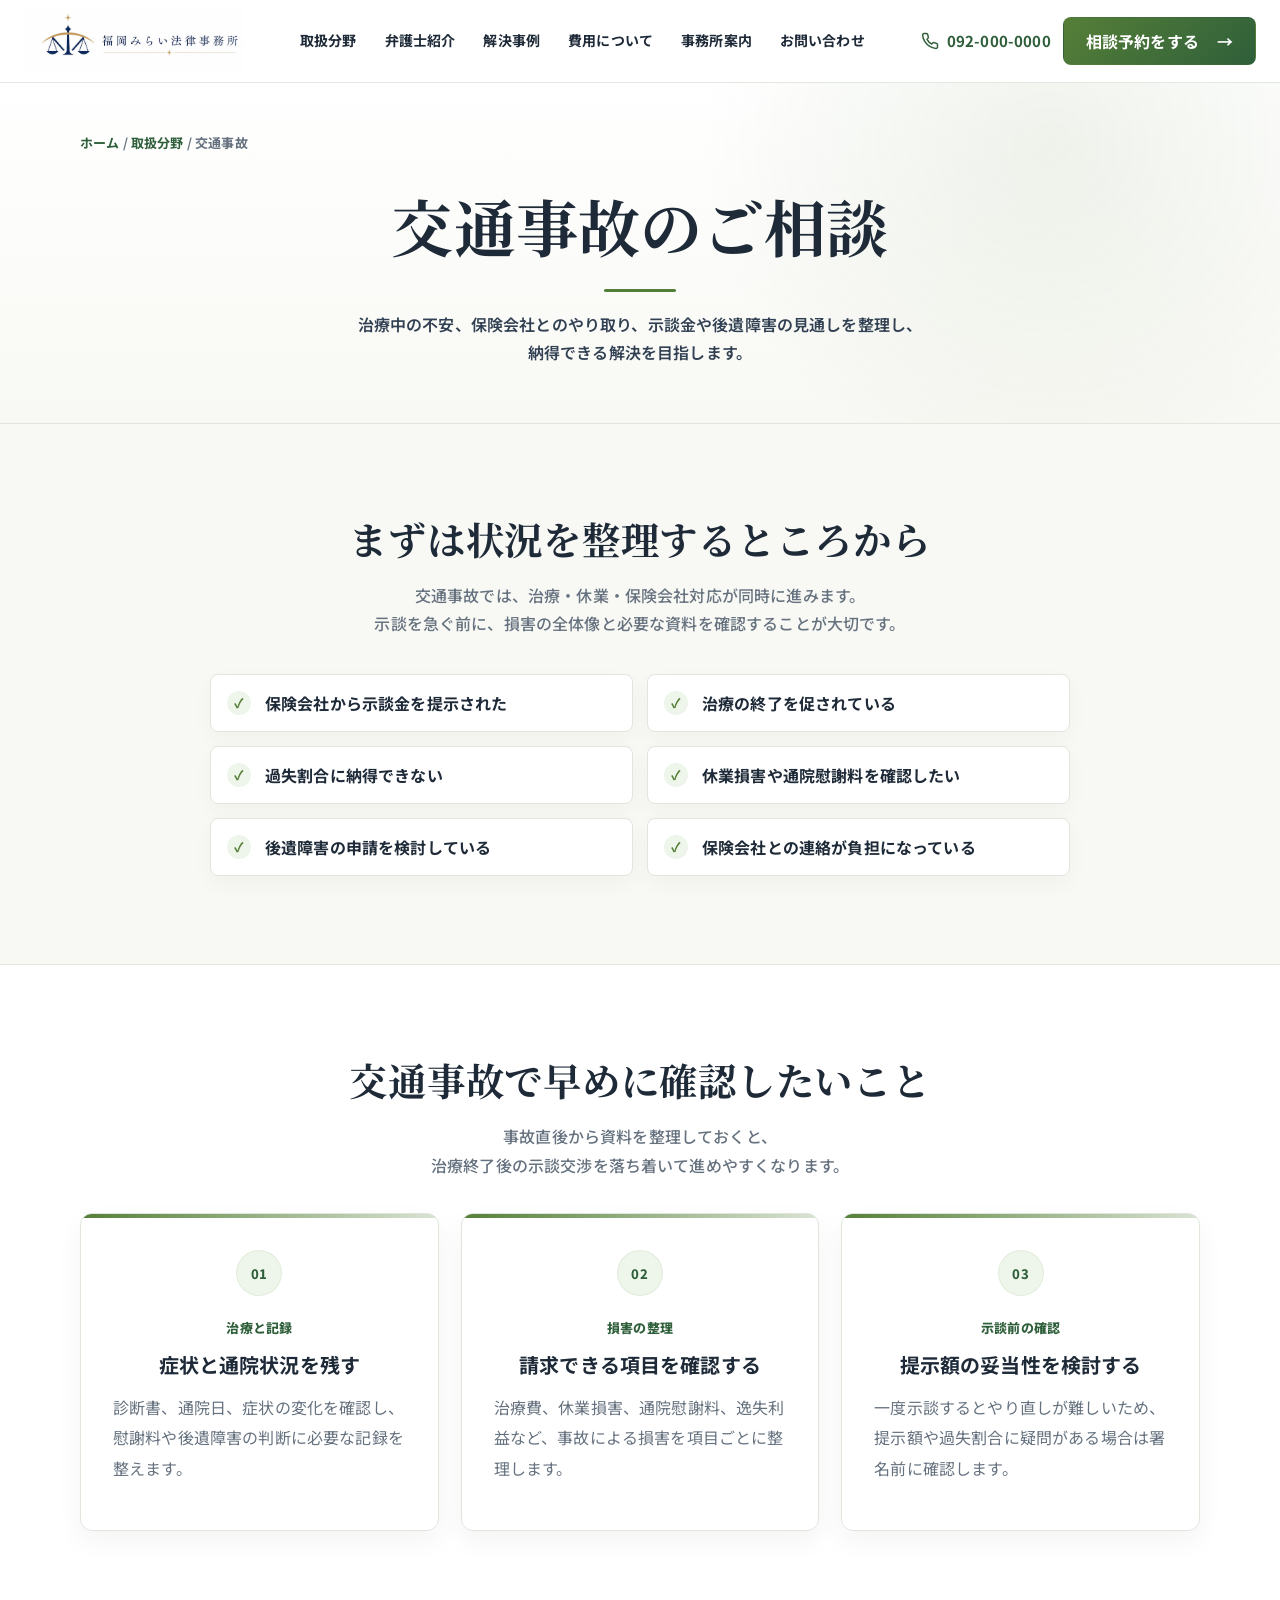
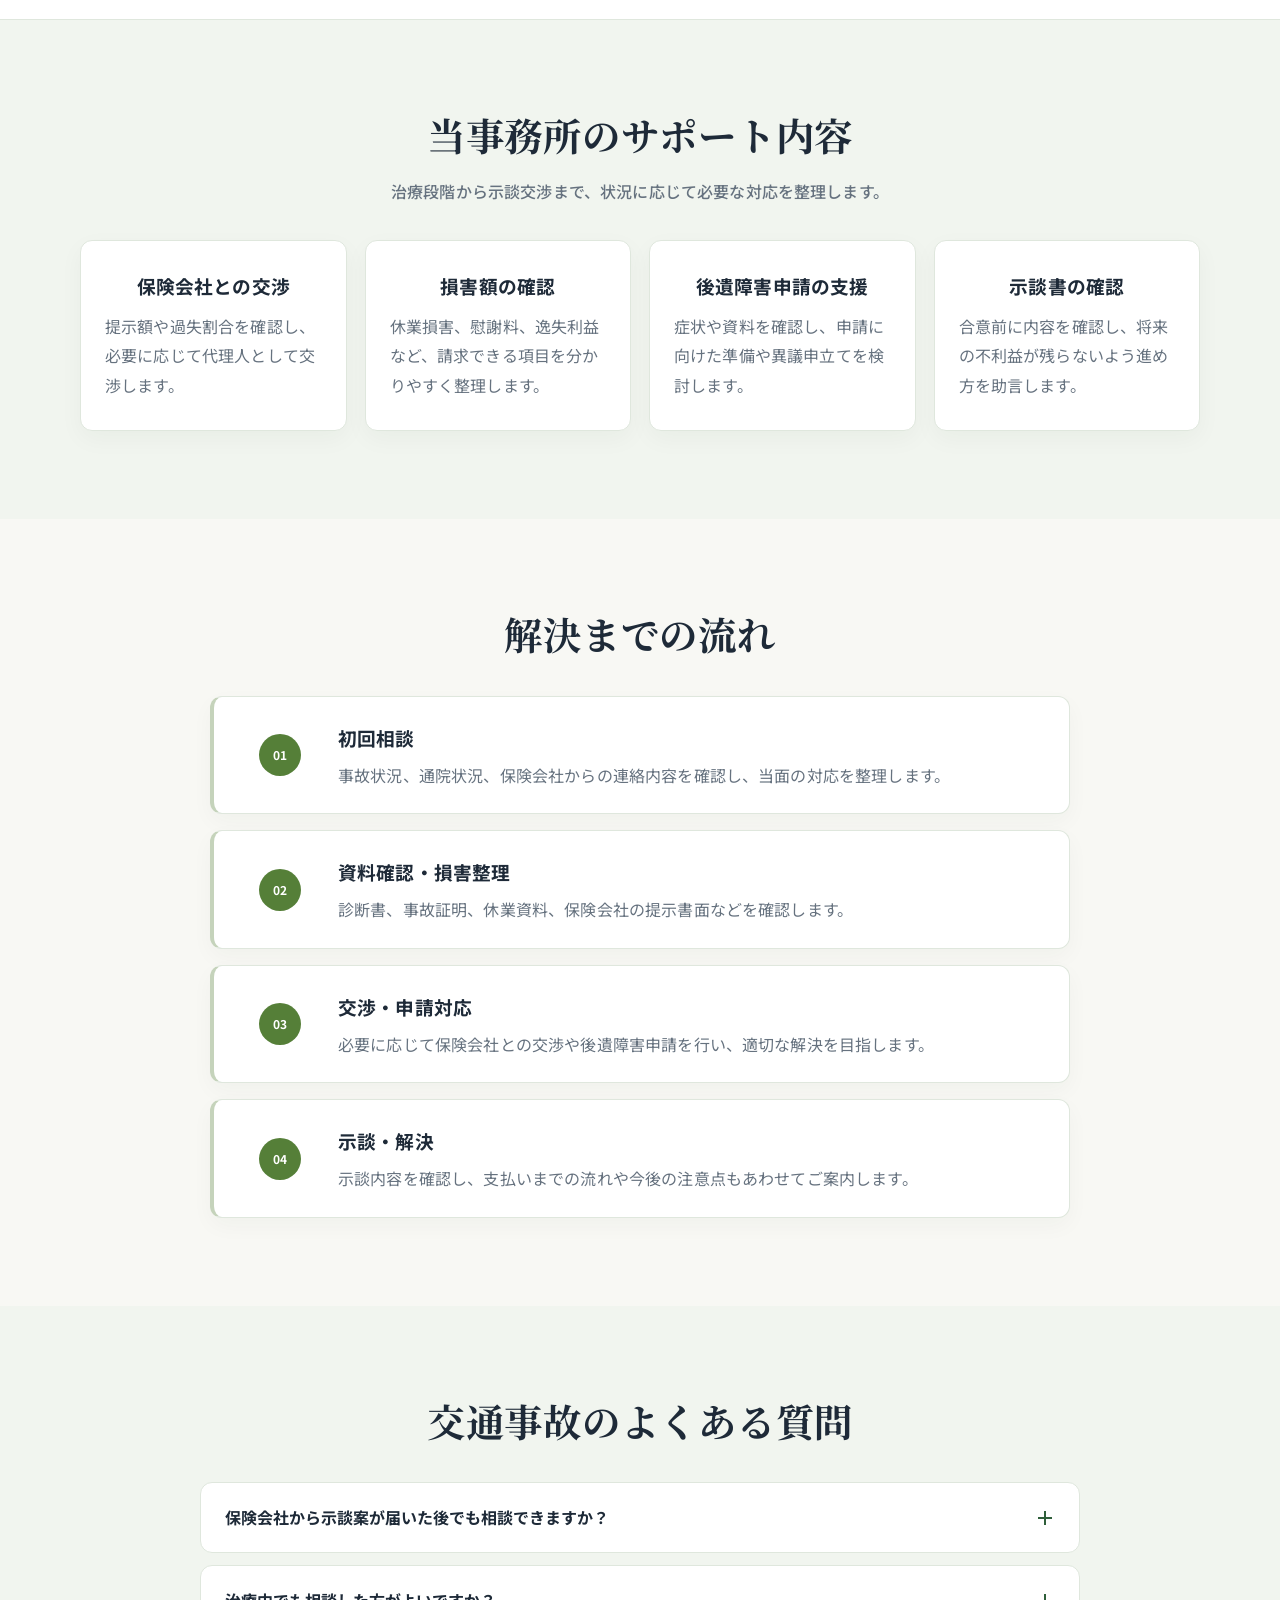
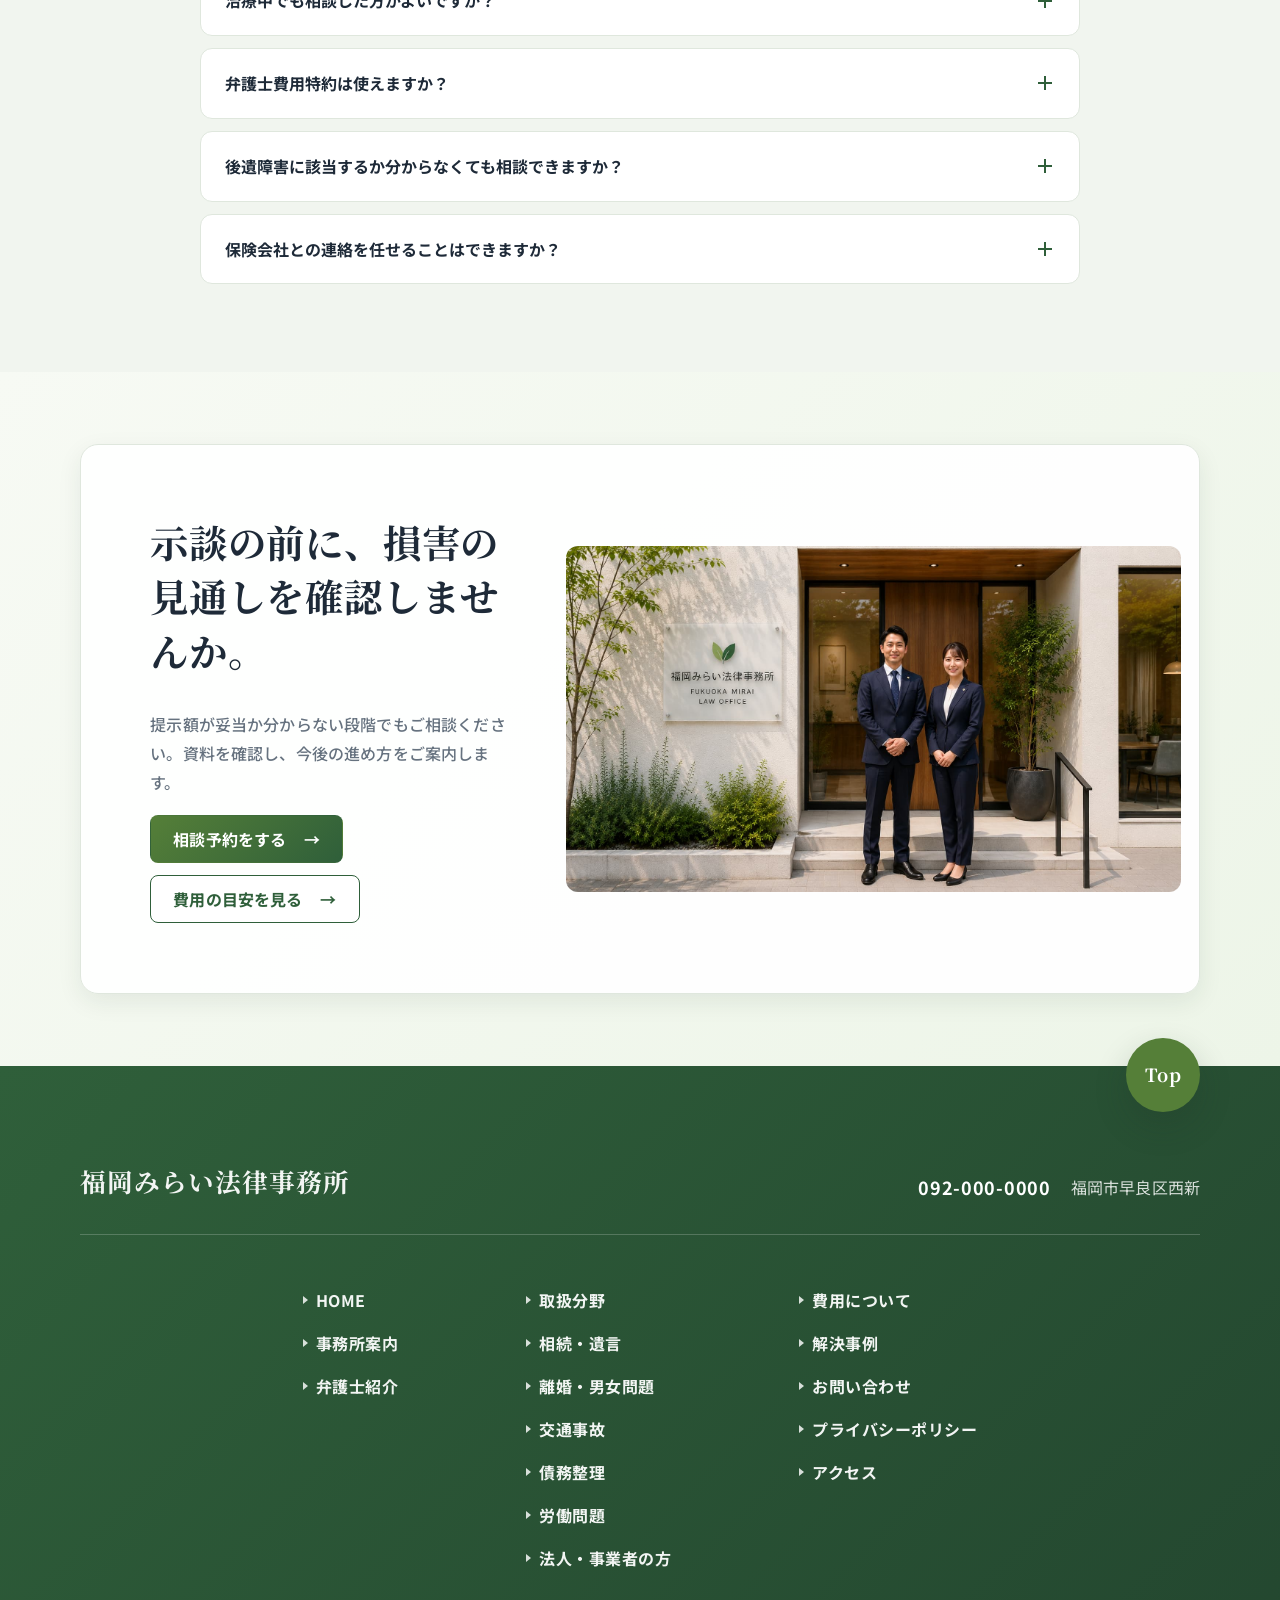
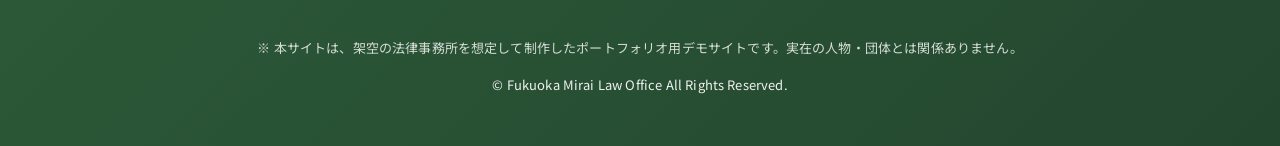
==== commit 0a01e042: "Add files via upload" ====
--- a/accident.html
+++ b/accident.html
@@ -24,15 +24,15 @@
   <link rel="preconnect" href="https://fonts.googleapis.com">
   <link rel="preconnect" href="https://fonts.gstatic.com" crossorigin>
   <link href="https://fonts.googleapis.com/css2?family=Noto+Sans+JP:wght@400;500;600;700&amp;family=Noto+Serif+JP:wght@500;600;700&amp;display=swap" rel="stylesheet">
-  <link rel="stylesheet" href="style.css?v=20260618-4">
+  <link rel="stylesheet" href="style.css?v=20260619-1">
 </head>
 <body>
   <a class="skip-link" href="#main">本文へ移動</a>
   <header class="site-header">
     <div class="site-header__inner">
       <a class="site-header__logo" href="index.html"><img src="img/logo-horizontal.jpg" alt="福岡みらい法律事務所" width="1250" height="360"></a>
-      <nav class="site-header__nav" aria-label="グローバルナビゲーション"><a href="practice.html">取扱分野</a><a href="lawyers.html">弁護士紹介</a><a href="cases.html">解決事例</a><a href="fee.html">費用について</a><a href="office.html">事務所案内</a></nav>
-      <div class="site-header__actions"><a class="site-header__tel" href="tel:0920000000"><span>092-000-0000</span></a><a class="button button--green" href="contact.html">お問い合わせ</a></div>
+      <nav class="site-header__nav" aria-label="グローバルナビゲーション"><a href="practice.html">取扱分野</a><a href="lawyers.html">弁護士紹介</a><a href="cases.html">解決事例</a><a href="fee.html">費用について</a><a href="office.html">事務所案内</a><a href="contact.html">お問い合わせ</a></nav>
+      <div class="site-header__actions"><a class="site-header__tel" href="tel:0920000000"><span>092-000-0000</span></a><a class="button button--green" href="contact.html#contactForm">相談予約をする</a></div>
       <button class="menu-button" type="button" aria-label="メニューを開く" aria-expanded="false" aria-controls="mobileNav"><span></span><span></span><span></span></button>
     </div>
     <nav class="mobile-nav" id="mobileNav" aria-label="スマートフォンナビゲーション"><a href="index.html">ホーム</a><a href="practice.html">取扱分野</a><a href="lawyers.html">弁護士紹介</a><a href="cases.html">解決事例</a><a href="fee.html">費用について</a><a href="office.html">事務所案内</a><a href="contact.html">お問い合わせ</a></nav>
@@ -125,7 +125,7 @@
         <div class="cta-panel__content">
           <h2>示談の前に、損害の見通しを<br class="sp-only">確認しませんか。</h2>
           <p>提示額が妥当か分からない段階でもご相談ください。資料を確認し、今後の進め方をご案内します。</p>
-          <div class="cta-panel__buttons"><a class="button button--green" href="contact.html">交通事故について相談する</a><a class="button button--outline" href="fee.html">費用の目安を見る</a></div>
+          <div class="cta-panel__buttons"><a class="button button--green" href="contact.html#contactForm">相談予約をする</a><a class="button button--outline" href="fee.html">費用の目安を見る</a></div>
         </div>
         <figure class="cta-panel__media"><img src="img/practice-detail-main.jpg" alt="福岡みらい法律事務所の入口前に立つ弁護士" width="1672" height="941" loading="lazy"></figure>
       </div>
@@ -134,9 +134,13 @@
 
   <footer class="site-footer">
     <a class="footer-top" href="#main" aria-label="ページ上部へ戻る">Top</a>
+    <div class="container site-footer__identity">
+      <a class="site-footer__brand" href="index.html">福岡みらい法律事務所</a>
+      <p><a href="tel:0920000000">092-000-0000</a><span>福岡市早良区西新</span></p>
+    </div>
     <nav class="container site-footer__links" aria-label="フッターナビゲーション">
       <ul><li><a href="index.html">HOME</a></li><li><a href="office.html">事務所案内</a></li><li><a href="lawyers.html">弁護士紹介</a></li></ul>
-      <ul><li><a href="practice.html">個人の方</a></li><li><a href="inheritance.html">相続・遺言</a></li><li><a href="divorce.html">離婚・男女問題</a></li><li><a href="accident.html">交通事故</a></li><li><a href="debt.html">債務整理</a></li><li><a href="labor.html">労働問題</a></li><li><a href="corporate.html">法人・事業者の方</a></li></ul>
+      <ul><li><a href="practice.html">取扱分野</a></li><li><a href="inheritance.html">相続・遺言</a></li><li><a href="divorce.html">離婚・男女問題</a></li><li><a href="accident.html">交通事故</a></li><li><a href="debt.html">債務整理</a></li><li><a href="labor.html">労働問題</a></li><li><a href="corporate.html">法人・事業者の方</a></li></ul>
       <ul><li><a href="fee.html">費用について</a></li><li><a href="cases.html">解決事例</a></li><li><a href="contact.html">お問い合わせ</a></li><li><a href="privacy.html">プライバシーポリシー</a></li><li><a href="office.html">アクセス</a></li></ul>
     </nav>
     <p class="site-footer__demo-note">※ 本サイトは、架空の法律事務所を想定して制作したポートフォリオ用デモサイトです。実在の人物・団体とは関係ありません。</p>
--- a/style.css
+++ b/style.css
@@ -530,7 +530,7 @@
   left: 50%;
   display: grid;
   grid-template-columns: repeat(3, 1fr);
-  width: min(1240px, calc(100vw - 48px));
+  width: min(1320px, calc(100vw - 48px));
   transform: translateX(-50%);
   border: 1px solid var(--color-line);
   border-radius: var(--radius-lg);
@@ -540,7 +540,7 @@
 }
 
 .strength-item {
-  padding: 36px;
+  padding: 36px 28px;
   text-align: center;
 }
 
@@ -898,8 +898,8 @@
 }
 
 .cta-panel__media {
-  height: 100%;
-  min-height: 360px;
+  height: auto;
+  min-height: 0;
   margin: 0;
   border-radius: calc(var(--radius-lg) - 6px);
   overflow: hidden;
@@ -907,9 +907,9 @@
 
 .cta-panel__media img {
   width: 100%;
-  height: 100%;
-  min-height: 360px;
-  object-fit: cover;
+  height: auto;
+  min-height: 0;
+  object-fit: contain;
   object-position: center center;
 }
 
@@ -935,6 +935,39 @@
   font-size: 18px;
   font-weight: 700;
   box-shadow: 0 14px 32px rgba(31, 49, 37, 0.22);
+}
+
+.site-footer__identity {
+  display: flex;
+  align-items: flex-end;
+  justify-content: space-between;
+  gap: 24px;
+  margin-bottom: 48px;
+  padding-bottom: 30px;
+  border-bottom: 1px solid rgba(255, 255, 255, 0.2);
+}
+
+.site-footer__brand {
+  font-family: "Noto Serif JP", serif;
+  font-size: clamp(20px, 2vw, 26px);
+  font-weight: 700;
+  letter-spacing: 0.04em;
+}
+
+.site-footer__identity p {
+  display: flex;
+  flex-wrap: wrap;
+  align-items: center;
+  justify-content: flex-end;
+  gap: 8px 20px;
+  color: rgba(255, 255, 255, 0.82);
+}
+
+.site-footer__identity p a {
+  color: #fff;
+  font-size: 18px;
+  font-weight: 700;
+  letter-spacing: 0.04em;
 }
 
 .site-footer__links {
@@ -2068,6 +2101,10 @@
   padding: 28px;
 }
 
+.contact-form {
+  scroll-margin-top: calc(var(--header-height) + 24px);
+}
+
 .contact-method--note {
   background: linear-gradient(180deg, #fff 0%, var(--color-green-soft) 100%);
 }
@@ -2226,7 +2263,7 @@
 /* =========================================================
   Responsive
 ========================================================= */
-@media (max-width: 1080px) {
+@media (max-width: 1240px) {
   .site-header__nav,
   .site-header__actions {
     display: none;
@@ -2282,6 +2319,9 @@
     background: var(--color-green-soft);
     color: var(--color-green-dark);
   }
+}
+
+@media (max-width: 1080px) {
 
   .hero__inner,
   .strength-lead,
@@ -2630,6 +2670,26 @@
     padding: 68px 0;
   }
 
+  .site-footer__identity {
+    display: grid;
+    justify-items: center;
+    gap: 12px;
+    margin-bottom: 36px;
+    padding-bottom: 28px;
+    text-align: center;
+  }
+
+  .site-footer__identity p {
+    display: grid;
+    justify-content: center;
+    gap: 2px;
+  }
+
+  .site-footer__brand {
+    justify-self: center;
+    text-align: center;
+  }
+
   .site-footer .site-footer__copy {
     margin-top: 48px;
   }
@@ -2723,11 +2783,6 @@
     justify-content: center;
   }
 
-  .cta-panel__media,
-  .cta-panel__media img {
-    min-height: 220px;
-  }
-
   .split-layout,
   .office-layout,
   .contact-layout {
@@ -2827,6 +2882,100 @@
 
   .fee-highlight span {
     justify-self: center;
+  }
+
+  .table-wrap {
+    overflow: visible;
+    border: 0;
+    border-radius: 0;
+    background: transparent;
+    box-shadow: none;
+  }
+
+  .fee-table {
+    min-width: 0;
+    border-collapse: separate;
+    border-spacing: 0;
+  }
+
+  .fee-table thead {
+    position: absolute;
+    width: 1px;
+    height: 1px;
+    margin: -1px;
+    padding: 0;
+    overflow: hidden;
+    clip: rect(0 0 0 0);
+    white-space: nowrap;
+    border: 0;
+  }
+
+  .fee-table,
+  .fee-table tbody,
+  .fee-table tr,
+  .fee-table th,
+  .fee-table td {
+    display: block;
+    width: 100%;
+  }
+
+  .fee-table tbody {
+    display: grid;
+    gap: 16px;
+  }
+
+  .fee-table tbody tr {
+    overflow: hidden;
+    padding: 0 20px 14px;
+    border: 1px solid var(--color-line);
+    border-radius: var(--radius-md);
+    background: #fff;
+    box-shadow: var(--shadow-sm);
+  }
+
+  .fee-table tbody th,
+  .fee-table tbody tr:hover th {
+    width: auto;
+    margin: 0 -20px 12px;
+    padding: 14px 20px;
+    border-bottom: 1px solid var(--color-line);
+    background: var(--color-green-soft);
+    color: var(--color-green-dark);
+    font-size: 17px;
+  }
+
+  .fee-table tbody td,
+  .fee-table tbody tr:hover td {
+    display: grid;
+    grid-template-columns: minmax(76px, 0.7fr) minmax(0, 1.3fr);
+    gap: 12px;
+    padding: 10px 0;
+    border-bottom: 1px dashed var(--color-line);
+    background: #fff;
+    font-size: 15px;
+    line-height: 1.7;
+  }
+
+  .fee-table tbody td:last-child {
+    border-bottom: 0;
+  }
+
+  .fee-table tbody td::before {
+    color: var(--color-green-dark);
+    font-size: 13px;
+    font-weight: 700;
+  }
+
+  .fee-table tbody td:nth-child(2)::before {
+    content: "着手金";
+  }
+
+  .fee-table tbody td:nth-child(3)::before {
+    content: "報酬金";
+  }
+
+  .fee-table tbody td:nth-child(4)::before {
+    content: "備考";
   }
 
   .form-grid {
